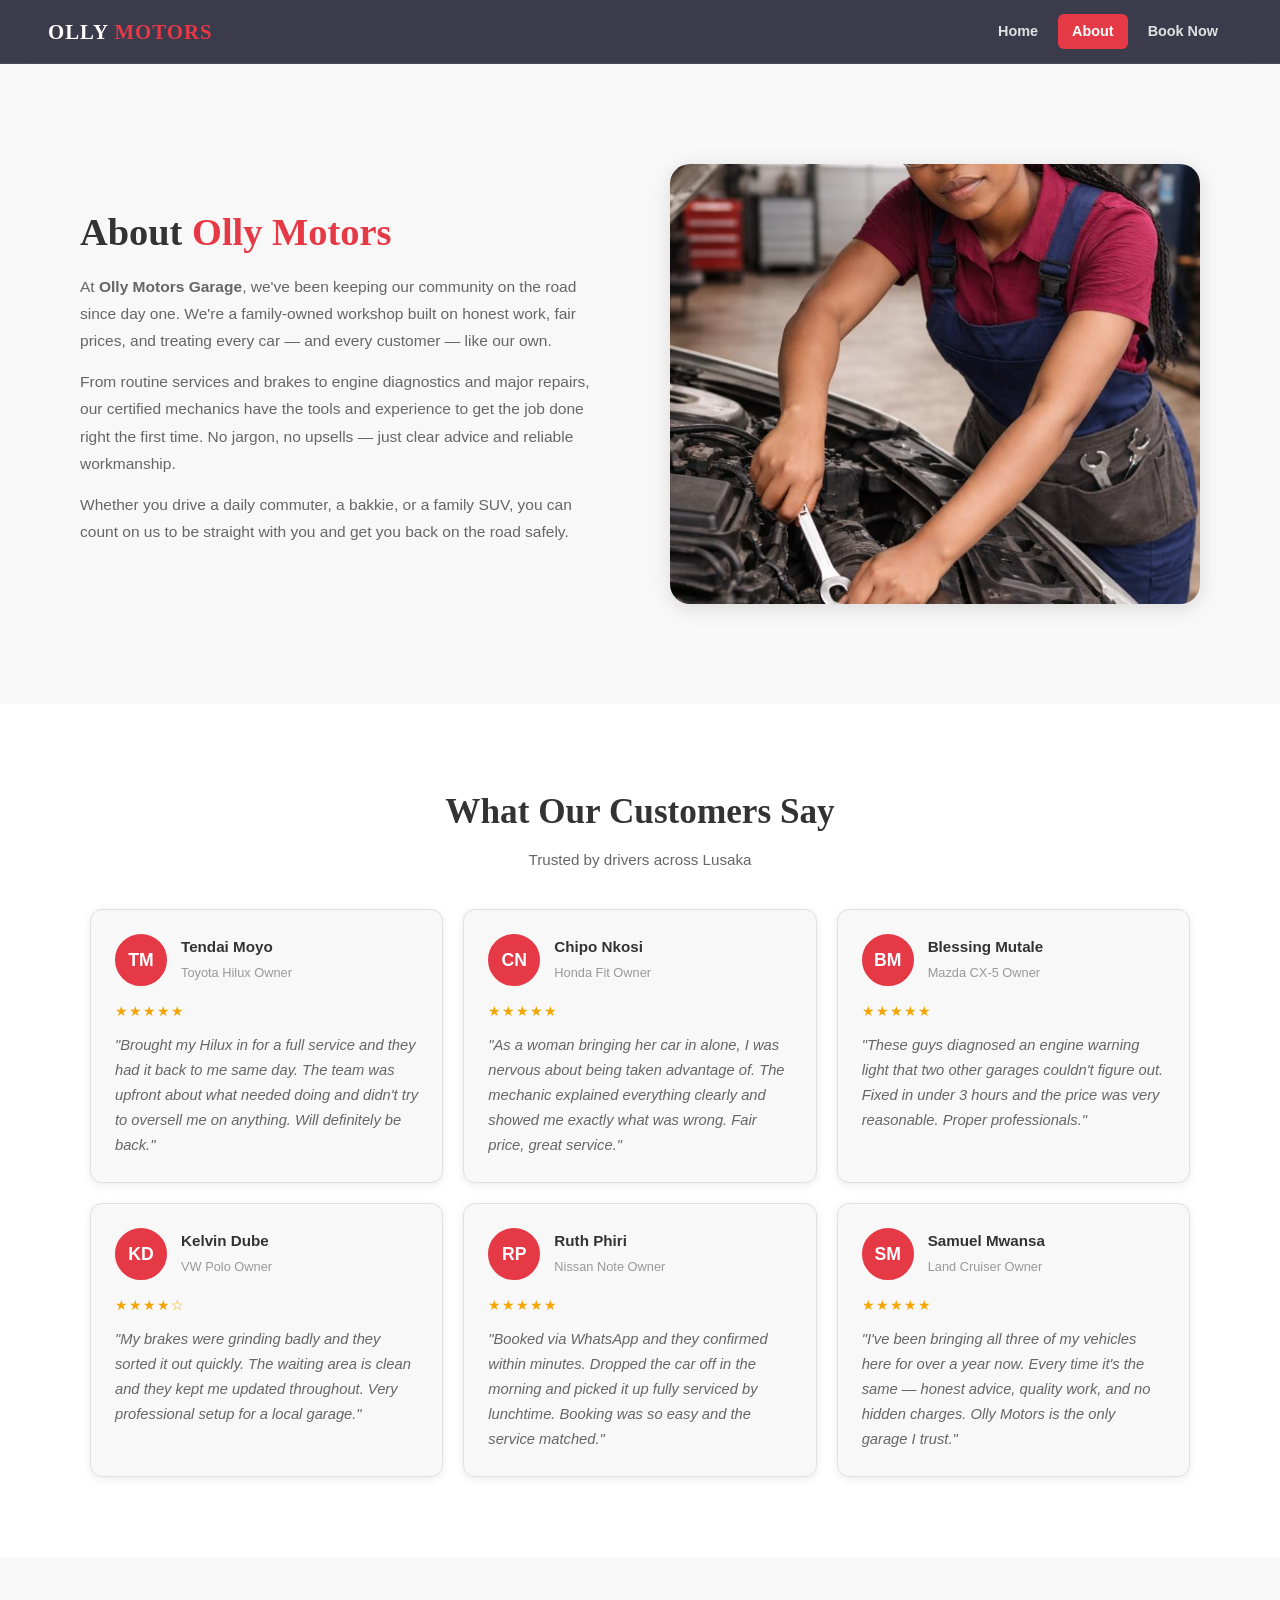
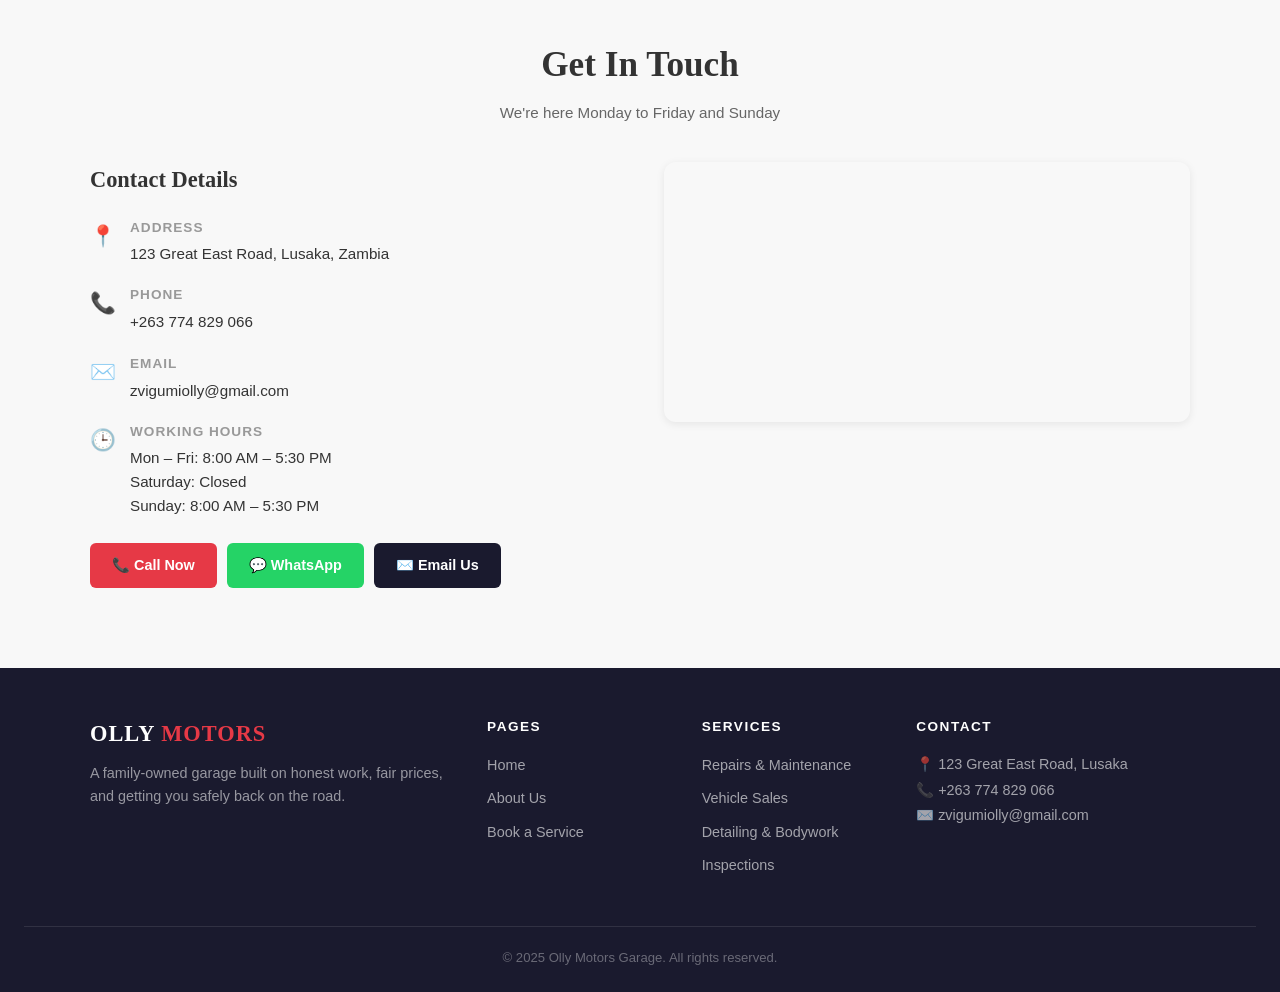
==== olly/about.html @ e44e73db "Made my first website." ====
<!DOCTYPE html>
<html lang="en">
<head>
    <meta charset="UTF-8">
    <meta name="viewport" content="width=device-width, initial-scale=1.0">
    <title>About Us | OLLY MOTORS</title>
    <meta name="description" content="Learn about Olly Motors Garage — a family-owned workshop built on honest work, fair prices, and getting you safely back on the road.">
    <meta name="author" content="Earlleny Zvigumi">
    <link rel="stylesheet" href="styles/normalization.css">
    <link rel="stylesheet" href="styles/small.css">
    <link rel="stylesheet" href="styles/large.css">
</head>
<body data-page="about">

    <!-- Navigation -->
    <nav class="about-nav" aria-label="Main navigation">
        <a class="nav-logo" href="index.html" aria-label="OLLY MOTORS Home">
            OLLY <span>MOTORS</span>
        </a>
        <button class="nav-toggle" aria-label="Toggle menu" aria-expanded="false">
            <span></span><span></span><span></span>
        </button>
        <div class="nav-links" id="main-nav" role="list">
            <a href="index.html"  data-page="home"  role="listitem">Home</a>
            <a href="about.html"  data-page="about" role="listitem">About</a>
            <a href="book.html"   data-page="book"  role="listitem">Book Now</a>
        </div>
    </nav>

    <main id="about-content">

        <!-- About Hero -->
        <section class="about-hero" aria-label="About Olly Motors">
            <div class="about-content">
                <h2>About <span>Olly Motors</span></h2>
                <p>At <strong>Olly Motors Garage</strong>, we've been keeping our community on the road since day one. We're a family-owned workshop built on honest work, fair prices, and treating every car — and every customer — like our own.</p>
                <p>From routine services and brakes to engine diagnostics and major repairs, our certified mechanics have the tools and experience to get the job done right the first time. No jargon, no upsells — just clear advice and reliable workmanship.</p>
                <p>Whether you drive a daily commuter, a bakkie, or a family SUV, you can count on us to be straight with you and get you back on the road safely.</p>
            </div>
            <img src="images/hero-bg.webp" alt="Olly Motors Garage workshop" width="600" height="500" fetchpriority="high">
        </section>

        <!-- Customer Reviews -->
        <section class="reviews-section" aria-label="Customer Reviews">
            <div class="section-header">
                <h2>What Our Customers Say</h2>
                <p>Trusted by drivers across Lusaka</p>
            </div>
            <div class="reviews-grid">

                <div class="review-card">
                    <div class="review-top">
                        <div class="review-avatar-placeholder" aria-label="TM">TM</div>
                        <div class="review-info">
                            <h4>Tendai Moyo</h4>
                            <span>Toyota Hilux Owner</span>
                        </div>
                    </div>
                    <div class="review-stars" aria-label="5 out of 5 stars">★★★★★</div>
                    <p>"Brought my Hilux in for a full service and they had it back to me same day. The team was upfront about what needed doing and didn't try to oversell me on anything. Will definitely be back."</p>
                </div>

                <div class="review-card">
                    <div class="review-top">
                        <div class="review-avatar-placeholder" aria-label="CN">CN</div>
                        <div class="review-info">
                            <h4>Chipo Nkosi</h4>
                            <span>Honda Fit Owner</span>
                        </div>
                    </div>
                    <div class="review-stars" aria-label="5 out of 5 stars">★★★★★</div>
                    <p>"As a woman bringing her car in alone, I was nervous about being taken advantage of. The mechanic explained everything clearly and showed me exactly what was wrong. Fair price, great service."</p>
                </div>

                <div class="review-card">
                    <div class="review-top">
                        <div class="review-avatar-placeholder" aria-label="BM">BM</div>
                        <div class="review-info">
                            <h4>Blessing Mutale</h4>
                            <span>Mazda CX-5 Owner</span>
                        </div>
                    </div>
                    <div class="review-stars" aria-label="5 out of 5 stars">★★★★★</div>
                    <p>"These guys diagnosed an engine warning light that two other garages couldn't figure out. Fixed in under 3 hours and the price was very reasonable. Proper professionals."</p>
                </div>

                <div class="review-card">
                    <div class="review-top">
                        <div class="review-avatar-placeholder" aria-label="KD">KD</div>
                        <div class="review-info">
                            <h4>Kelvin Dube</h4>
                            <span>VW Polo Owner</span>
                        </div>
                    </div>
                    <div class="review-stars" aria-label="4 out of 5 stars">★★★★☆</div>
                    <p>"My brakes were grinding badly and they sorted it out quickly. The waiting area is clean and they kept me updated throughout. Very professional setup for a local garage."</p>
                </div>

                <div class="review-card">
                    <div class="review-top">
                        <div class="review-avatar-placeholder" aria-label="RP">RP</div>
                        <div class="review-info">
                            <h4>Ruth Phiri</h4>
                            <span>Nissan Note Owner</span>
                        </div>
                    </div>
                    <div class="review-stars" aria-label="5 out of 5 stars">★★★★★</div>
                    <p>"Booked via WhatsApp and they confirmed within minutes. Dropped the car off in the morning and picked it up fully serviced by lunchtime. Booking was so easy and the service matched."</p>
                </div>

                <div class="review-card">
                    <div class="review-top">
                        <div class="review-avatar-placeholder" aria-label="SM">SM</div>
                        <div class="review-info">
                            <h4>Samuel Mwansa</h4>
                            <span>Land Cruiser Owner</span>
                        </div>
                    </div>
                    <div class="review-stars" aria-label="5 out of 5 stars">★★★★★</div>
                    <p>"I've been bringing all three of my vehicles here for over a year now. Every time it's the same — honest advice, quality work, and no hidden charges. Olly Motors is the only garage I trust."</p>
                </div>

            </div>
        </section>

        <!-- Contact Section -->
        <section class="contact-section" aria-label="Contact Us">
            <div class="section-header">
                <h2>Get In Touch</h2>
                <p>We're here Monday to Friday and Sunday</p>
            </div>
            <div class="contact-grid">
                <div class="contact-details">
                    <h3>Contact Details</h3>

                    <div class="contact-item">
                        <span class="contact-icon">📍</span>
                        <div class="contact-item-text">
                            <h4>Address</h4>
                            <p>123 Great East Road, Lusaka, Zambia</p>
                        </div>
                    </div>

                    <div class="contact-item">
                        <span class="contact-icon">📞</span>
                        <div class="contact-item-text">
                            <h4>Phone</h4>
                            <a href="tel:+263774829066">+263 774 829 066</a>
                        </div>
                    </div>

                    <div class="contact-item">
                        <span class="contact-icon">✉️</span>
                        <div class="contact-item-text">
                            <h4>Email</h4>
                            <a href="mailto:zvigumiolly@gmail.com">zvigumiolly@gmail.com</a>
                        </div>
                    </div>

                    <div class="contact-item">
                        <span class="contact-icon">🕒</span>
                        <div class="contact-item-text">
                            <h4>Working Hours</h4>
                            <p>Mon – Fri: 8:00 AM – 5:30 PM<br>
                               Saturday: Closed<br>
                               Sunday: 8:00 AM – 5:30 PM</p>
                        </div>
                    </div>

                    <div class="contact-buttons">
                        <a href="tel:+263774829066" class="btn btn-call">📞 Call Now</a>
                        <a href="https://wa.me/263774829066" target="_blank" rel="noopener" class="btn btn-wa">💬 WhatsApp</a>
                        <a href="mailto:zvigumiolly@gmail.com" class="btn btn-email">✉️ Email Us</a>
                    </div>
                </div>

                <div class="contact-map">
                    <iframe
                        src="https://www.google.com/maps/embed?pb=!1m18!1m12!1m3!1d3846.123!2d28.287!3d-15.416!2m3!1f0!2f0!3f0!3m2!1i1024!2i768!4f13.1!3m3!1m2!1s0x0%3A0x0!2zMTXCsDI0JzU3LjYiUyAyOMKwMTcnMTMuMiJF!5e0!3m2!1sen!2szm!4v1234567890"
                        title="Olly Motors location on Google Maps"
                        allowfullscreen=""
                        loading="lazy"
                        referrerpolicy="no-referrer-when-downgrade">
                    </iframe>
                </div>
            </div>
        </section>

    </main>

    <!-- Footer -->
    <footer class="site-footer" aria-label="Site footer">
        <div class="footer-grid">
            <div class="footer-brand">
                <a class="nav-logo" href="index.html">OLLY <span>MOTORS</span></a>
                <p>A family-owned garage built on honest work, fair prices, and getting you safely back on the road.</p>
            </div>
            <div class="footer-col">
                <h4>Pages</h4>
                <ul>
                    <li><a href="index.html">Home</a></li>
                    <li><a href="about.html">About Us</a></li>
                    <li><a href="book.html">Book a Service</a></li>
                </ul>
            </div>
            <div class="footer-col">
                <h4>Services</h4>
                <ul>
                    <li><a href="index.html">Repairs &amp; Maintenance</a></li>
                    <li><a href="index.html">Vehicle Sales</a></li>
                    <li><a href="index.html">Detailing &amp; Bodywork</a></li>
                    <li><a href="index.html">Inspections</a></li>
                </ul>
            </div>
            <div class="footer-col">
                <h4>Contact</h4>
                <p>
                    📍 123 Great East Road, Lusaka<br>
                    📞 <a href="tel:+263774829066">+263 774 829 066</a><br>
                    ✉️ <a href="mailto:zvigumiolly@gmail.com">zvigumiolly@gmail.com</a>
                </p>
            </div>
        </div>
        <div class="footer-bottom">
            &copy; 2025 Olly Motors Garage. All rights reserved.
        </div>
    </footer>

    <script src="scripts/main.js"></script>
</body>
</html>
---- olly/styles/normalization.css ----
/* ============================================
   NORMALIZATION / RESET
   ============================================ */

*, *::before, *::after {
    box-sizing: border-box;
    margin: 0;
    padding: 0;
}

html {
    font-size: 16px;
    scroll-behavior: smooth;
    -webkit-text-size-adjust: 100%;
}

body {
    min-height: 100vh;
    line-height: 1.6;
    -webkit-font-smoothing: antialiased;
    -moz-osx-font-smoothing: grayscale;
}

img, picture, video, canvas, svg {
    display: block;
    max-width: 100%;
}

input, button, textarea, select {
    font: inherit;
}

p, h1, h2, h3, h4, h5, h6 {
    overflow-wrap: break-word;
}

ul, ol {
    list-style: none;
}

a {
    text-decoration: none;
    color: inherit;
}

button {
    cursor: pointer;
    border: none;
    background: none;
}

table {
    border-collapse: collapse;
    border-spacing: 0;
}
---- olly/styles/small.css ----
/* ============================================
   SMALL.CSS — Base styles (mobile-first)
   Applies to all screen sizes
   ============================================ */

/* ---------- CSS Variables ---------- */
:root {
    --color-primary:    #e63946;
    --color-primary-dk: #c1121f;
    --color-dark:       #1a1a2e;
    --color-dark-80:    rgba(26, 26, 46, 0.85);
    --color-white:      #ffffff;
    --color-off-white:  #f8f8f8;
    --color-light-grey: #f0f0f0;
    --color-mid-grey:   #999999;
    --color-text:       #333333;
    --color-text-light: #666666;
    --color-border:     #e0e0e0;
    --color-wa:         #25D366;

    --font-heading: 'Georgia', serif;
    --font-body:    Arial, Helvetica, sans-serif;

    --nav-height:   64px;
    --radius-sm:    6px;
    --radius-md:    12px;
    --radius-lg:    20px;

    --shadow-sm: 0 2px 8px rgba(0,0,0,0.08);
    --shadow-md: 0 4px 20px rgba(0,0,0,0.12);
    --shadow-lg: 0 8px 40px rgba(0,0,0,0.16);

    --transition: 0.25s ease;
}

/* ---------- Body ---------- */
body {
    font-family: var(--font-body);
    color: var(--color-text);
    background: var(--color-white);
}

/* ============================================
   SHARED NAVIGATION
   ============================================ */
.site-nav,
.about-nav,
.book-nav {
    position: fixed;
    top: 0;
    left: 0;
    width: 100%;
    height: var(--nav-height);
    z-index: 100;

    display: flex;
    justify-content: space-between;
    align-items: center;
    padding: 0 24px;

    background: var(--color-dark-80);
    backdrop-filter: blur(12px);
    -webkit-backdrop-filter: blur(12px);
    border-bottom: 1px solid rgba(255,255,255,0.08);

    transition: background var(--transition), box-shadow var(--transition);
}

/* Scrolled state — added via JS */
.site-nav.scrolled,
.about-nav.scrolled,
.book-nav.scrolled {
    background: var(--color-dark);
    box-shadow: var(--shadow-md);
}

.nav-logo {
    font-family: var(--font-heading);
    font-size: 1.3rem;
    font-weight: bold;
    color: var(--color-white);
    letter-spacing: 1px;
    white-space: nowrap;
}

.nav-logo span {
    color: var(--color-primary);
}

.nav-links {
    display: flex;
    gap: 6px;
    align-items: center;
}

.nav-links a {
    color: rgba(255,255,255,0.85);
    font-size: 0.9rem;
    font-weight: 600;
    padding: 6px 14px;
    border-radius: var(--radius-sm);
    transition: color var(--transition), background var(--transition);
}

.nav-links a:hover {
    color: var(--color-white);
    background: rgba(255,255,255,0.1);
}

.nav-links a.active {
    color: var(--color-white);
    background: var(--color-primary);
}

/* Hamburger (mobile) */
.nav-toggle {
    display: none;
    flex-direction: column;
    gap: 5px;
    cursor: pointer;
    padding: 6px;
    background: none;
    border: none;
}

.nav-toggle span {
    display: block;
    width: 24px;
    height: 2px;
    background: var(--color-white);
    border-radius: 2px;
    transition: transform var(--transition), opacity var(--transition);
}

.nav-toggle.open span:nth-child(1) { transform: translateY(7px) rotate(45deg); }
.nav-toggle.open span:nth-child(2) { opacity: 0; }
.nav-toggle.open span:nth-child(3) { transform: translateY(-7px) rotate(-45deg); }

/* ============================================
   SHARED FOOTER
   ============================================ */
.site-footer {
    background: var(--color-dark);
    color: rgba(255,255,255,0.7);
    padding: 48px 24px 24px;
}

.footer-grid {
    display: grid;
    grid-template-columns: 1fr;
    gap: 32px;
    max-width: 1100px;
    margin: 0 auto;
}

.footer-brand .nav-logo {
    font-size: 1.4rem;
    margin-bottom: 10px;
    display: block;
}

.footer-brand p {
    font-size: 0.9rem;
    line-height: 1.6;
    color: rgba(255,255,255,0.55);
}

.footer-col h4 {
    color: var(--color-white);
    font-size: 0.85rem;
    text-transform: uppercase;
    letter-spacing: 1.5px;
    margin-bottom: 14px;
}

.footer-col ul li {
    margin-bottom: 8px;
}

.footer-col ul li a {
    color: rgba(255,255,255,0.6);
    font-size: 0.9rem;
    transition: color var(--transition);
}

.footer-col ul li a:hover {
    color: var(--color-primary);
}

.footer-col p {
    font-size: 0.9rem;
    color: rgba(255,255,255,0.6);
    line-height: 1.8;
}

.footer-bottom {
    text-align: center;
    margin-top: 40px;
    padding-top: 20px;
    border-top: 1px solid rgba(255,255,255,0.1);
    font-size: 0.82rem;
    color: rgba(255,255,255,0.35);
}

/* ============================================
   INDEX — HERO
   ============================================ */
.hero {
    position: relative;
    width: 100%;
    height: 100vh;
    min-height: 500px;
    overflow: hidden;
}

.bg-img {
    width: 100%;
    height: 100%;
    object-fit: cover;
    display: block;
}

.hero::after {
    content: "";
    position: absolute;
    inset: 0;
    background: linear-gradient(to bottom, rgba(0,0,0,0.5) 0%, rgba(0,0,0,0.3) 60%, rgba(0,0,0,0.6) 100%);
    z-index: 1;
}

.hero-content {
    position: absolute;
    top: 50%;
    left: 50%;
    transform: translate(-50%, -50%);
    text-align: center;
    color: var(--color-white);
    z-index: 2;
    width: 90%;
    max-width: 700px;
}

.hero-content h1 {
    font-family: var(--font-heading);
    font-size: clamp(2rem, 6vw, 3.8rem);
    font-weight: bold;
    letter-spacing: 2px;
    line-height: 1.2;
    margin-bottom: 12px;
    text-shadow: 0 2px 12px rgba(0,0,0,0.4);
}

.hero-content p {
    font-size: clamp(1rem, 2.5vw, 1.25rem);
    margin-bottom: 28px;
    color: rgba(255,255,255,0.9);
}

.hero-btn {
    display: inline-block;
    padding: 14px 36px;
    background: var(--color-primary);
    color: var(--color-white);
    font-weight: bold;
    font-size: 1rem;
    border-radius: var(--radius-sm);
    letter-spacing: 0.5px;
    transition: background var(--transition), transform var(--transition), box-shadow var(--transition);
    box-shadow: 0 4px 16px rgba(230,57,70,0.4);
}

.hero-btn:hover {
    background: var(--color-primary-dk);
    transform: translateY(-2px);
    box-shadow: 0 6px 20px rgba(230,57,70,0.5);
}

/* ============================================
   INDEX — SERVICES SECTION
   ============================================ */
.services-section {
    padding: 60px 24px;
    max-width: 1100px;
    margin: 0 auto;
}

.section-header {
    text-align: center;
    margin-bottom: 36px;
}

.section-header h2 {
    font-family: var(--font-heading);
    font-size: clamp(1.6rem, 4vw, 2.2rem);
    color: var(--color-text);
    margin-bottom: 8px;
}

.section-header p {
    color: var(--color-text-light);
    font-size: 0.95rem;
}

/* 2x2 grid on mobile, 4 equal columns on desktop */
.services-grid {
    display: grid;
    grid-template-columns: 1fr 1fr;
    gap: 16px;
    align-items: start;
}

.service-item {
    background: var(--color-white);
    border: 1px solid var(--color-border);
    border-radius: var(--radius-md);
    margin-bottom: 0;
    overflow: hidden;
    box-shadow: var(--shadow-sm);
    transition: box-shadow var(--transition);
    display: flex;
    flex-direction: column;
}

.service-item:hover {
    box-shadow: var(--shadow-md);
}

.service-header {
    display: flex;
    justify-content: space-between;
    align-items: center;
    padding: 18px 20px;
    cursor: pointer;
    background: var(--color-white);
    transition: background var(--transition);
    user-select: none;
}

.service-header:hover {
    background: #f5f9ff;
}

.service-header.active {
    background: var(--color-primary);
    color: var(--color-white);
}

.service-header h3 {
    font-size: 0.9rem;
    font-weight: 600;
    display: flex;
    align-items: center;
    gap: 8px;
}

.service-header .icon { font-size: 1.3rem; }

.service-header .arrow {
    font-size: 0.85rem;
    transition: transform 0.3s ease;
    flex-shrink: 0;
}

.service-header.active .arrow {
    transform: rotate(180deg);
}

.service-body {
    max-height: 0;
    overflow: hidden;
    transition: max-height 0.4s ease, padding 0.3s ease;
    padding: 0 20px;
    background: #fafafa;
}

.service-body.open {
    max-height: 400px;
    padding: 16px 20px;
}

.service-body p {
    color: var(--color-text-light);
    line-height: 1.7;
    margin-bottom: 10px;
    font-size: 0.95rem;
}

.service-body ul {
    padding-left: 18px;
    list-style: disc;
}

.service-body ul li {
    margin-bottom: 6px;
    color: #555;
    line-height: 1.6;
    font-size: 0.92rem;
}

/* ============================================
   ABOUT — HERO SECTION
   ============================================ */
.about-hero {
    display: grid;
    grid-template-columns: 1fr;
    align-items: center;
    gap: 32px;
    padding: calc(var(--nav-height) + 48px) 24px 60px;
    background: var(--color-off-white);
}

.about-hero img {
    width: 100%;
    height: 280px;
    object-fit: cover;
    border-radius: var(--radius-lg);
    box-shadow: var(--shadow-md);
}

.about-content h2 {
    font-family: var(--font-heading);
    font-size: clamp(1.8rem, 4vw, 2.4rem);
    color: var(--color-text);
    margin-bottom: 18px;
    line-height: 1.2;
}

.about-content h2 span {
    color: var(--color-primary);
}

.about-content p {
    color: var(--color-text-light);
    margin-bottom: 14px;
    line-height: 1.75;
    font-size: 0.97rem;
}

/* ============================================
   ABOUT — REVIEWS SECTION
   ============================================ */
.reviews-section {
    padding: 60px 24px;
    background: var(--color-white);
}

.reviews-grid {
    display: grid;
    grid-template-columns: 1fr;
    gap: 20px;
    max-width: 1100px;
    margin: 0 auto;
}

.review-card {
    background: var(--color-off-white);
    border: 1px solid var(--color-border);
    border-radius: var(--radius-md);
    padding: 24px;
    box-shadow: var(--shadow-sm);
    transition: transform var(--transition), box-shadow var(--transition);
}

.review-card:hover {
    transform: translateY(-4px);
    box-shadow: var(--shadow-md);
}

.review-top {
    display: flex;
    align-items: center;
    gap: 14px;
    margin-bottom: 14px;
}

.review-avatar {
    width: 52px;
    height: 52px;
    border-radius: 50%;
    object-fit: cover;
    border: 3px solid var(--color-primary);
    flex-shrink: 0;
}

.review-avatar-placeholder {
    width: 52px;
    height: 52px;
    border-radius: 50%;
    background: var(--color-primary);
    display: flex;
    align-items: center;
    justify-content: center;
    font-weight: bold;
    font-size: 1.1rem;
    color: white;
    flex-shrink: 0;
    border: 3px solid var(--color-primary);
}

.review-info h4 {
    font-size: 0.95rem;
    font-weight: 700;
    color: var(--color-text);
}

.review-info span {
    font-size: 0.8rem;
    color: var(--color-mid-grey);
}

.review-stars {
    color: #f4a403;
    font-size: 0.9rem;
    margin-bottom: 10px;
    letter-spacing: 1px;
}

.review-card p {
    font-size: 0.92rem;
    color: var(--color-text-light);
    line-height: 1.7;
    font-style: italic;
}

/* ============================================
   ABOUT — CONTACT SECTION
   ============================================ */
.contact-section {
    padding: 60px 24px;
    background: var(--color-off-white);
}

.contact-grid {
    display: grid;
    grid-template-columns: 1fr;
    gap: 36px;
    max-width: 1100px;
    margin: 0 auto;
}

.contact-details h3 {
    font-family: var(--font-heading);
    font-size: 1.4rem;
    margin-bottom: 20px;
    color: var(--color-text);
}

.contact-item {
    display: flex;
    align-items: flex-start;
    gap: 14px;
    margin-bottom: 18px;
}

.contact-icon {
    font-size: 1.3rem;
    flex-shrink: 0;
    margin-top: 2px;
}

.contact-item-text h4 {
    font-size: 0.85rem;
    text-transform: uppercase;
    letter-spacing: 1px;
    color: var(--color-mid-grey);
    margin-bottom: 3px;
}

.contact-item-text a,
.contact-item-text p {
    font-size: 0.95rem;
    color: var(--color-text);
    line-height: 1.6;
}

.contact-item-text a:hover {
    color: var(--color-primary);
}

.contact-buttons {
    display: flex;
    flex-wrap: wrap;
    gap: 10px;
    margin-top: 24px;
}

.btn {
    display: inline-flex;
    align-items: center;
    gap: 8px;
    padding: 11px 22px;
    border-radius: var(--radius-sm);
    font-weight: 600;
    font-size: 0.9rem;
    transition: opacity var(--transition), transform var(--transition);
    color: var(--color-white);
}

.btn:hover {
    opacity: 0.88;
    transform: translateY(-1px);
}

.btn-call  { background: var(--color-primary); }
.btn-wa    { background: var(--color-wa); }
.btn-email { background: var(--color-dark); }

.contact-map iframe {
    width: 100%;
    height: 260px;
    border: 0;
    border-radius: var(--radius-md);
    box-shadow: var(--shadow-sm);
}

/* ============================================
   BOOK PAGE
   ============================================ */
.book-page {
    padding: calc(var(--nav-height) + 48px) 24px 60px;
    background: var(--color-off-white);
    min-height: 100vh;
}

.book-wrapper {
    max-width: 680px;
    margin: 0 auto;
}

.book-header {
    text-align: center;
    margin-bottom: 36px;
}

.book-header h1 {
    font-family: var(--font-heading);
    font-size: clamp(1.8rem, 4vw, 2.4rem);
    color: var(--color-text);
    margin-bottom: 8px;
}

.book-header p {
    color: var(--color-text-light);
    font-size: 0.95rem;
}

.book-form {
    background: var(--color-white);
    border-radius: var(--radius-lg);
    padding: 36px 28px;
    box-shadow: var(--shadow-md);
}

.form-group {
    margin-bottom: 20px;
}

.form-group label {
    display: block;
    font-size: 0.85rem;
    font-weight: 700;
    text-transform: uppercase;
    letter-spacing: 0.8px;
    color: var(--color-text);
    margin-bottom: 6px;
}

.form-group input,
.form-group select,
.form-group textarea {
    width: 100%;
    padding: 12px 14px;
    border: 1.5px solid var(--color-border);
    border-radius: var(--radius-sm);
    font-size: 0.95rem;
    color: var(--color-text);
    background: var(--color-white);
    transition: border-color var(--transition), box-shadow var(--transition);
}

.form-group input:focus,
.form-group select:focus,
.form-group textarea:focus {
    outline: none;
    border-color: var(--color-primary);
    box-shadow: 0 0 0 3px rgba(230,57,70,0.12);
}

.form-group textarea {
    resize: vertical;
    min-height: 100px;
}

.form-row {
    display: grid;
    grid-template-columns: 1fr;
    gap: 20px;
}

.form-submit {
    margin-top: 8px;
    width: 100%;
    padding: 14px;
    background: var(--color-primary);
    color: var(--color-white);
    border: none;
    border-radius: var(--radius-sm);
    font-size: 1rem;
    font-weight: 700;
    letter-spacing: 0.5px;
    cursor: pointer;
    transition: background var(--transition), transform var(--transition), box-shadow var(--transition);
    box-shadow: 0 4px 14px rgba(230,57,70,0.35);
}

.form-submit:hover {
    background: var(--color-primary-dk);
    transform: translateY(-1px);
    box-shadow: 0 6px 18px rgba(230,57,70,0.45);
}

.form-submit:active {
    transform: translateY(0);
}

.wa-book {
    display: flex;
    align-items: center;
    justify-content: center;
    gap: 10px;
    margin-top: 14px;
    width: 100%;
    padding: 13px;
    background: var(--color-wa);
    color: var(--color-white);
    border-radius: var(--radius-sm);
    font-weight: 700;
    font-size: 0.95rem;
    transition: opacity var(--transition), transform var(--transition);
}

.wa-book:hover {
    opacity: 0.9;
    transform: translateY(-1px);
}

.divider {
    display: flex;
    align-items: center;
    gap: 12px;
    margin: 18px 0;
    color: var(--color-mid-grey);
    font-size: 0.85rem;
}

.divider::before,
.divider::after {
    content: '';
    flex: 1;
    height: 1px;
    background: var(--color-border);
}

/* Form success state */
.form-success {
    display: none;
    text-align: center;
    padding: 40px 20px;
}

.form-success.show {
    display: block;
}

.form-success .checkmark {
    font-size: 3rem;
    margin-bottom: 16px;
}

.form-success h3 {
    font-size: 1.4rem;
    margin-bottom: 8px;
    color: var(--color-text);
}

.form-success p {
    color: var(--color-text-light);
}

/* ============================================
   MOBILE NAV OVERLAY
   ============================================ */
@media (max-width: 767px) {
    .nav-toggle { display: flex; }

    .nav-links {
        display: none;
        position: fixed;
        top: var(--nav-height);
        left: 0;
        width: 100%;
        flex-direction: column;
        gap: 4px;
        padding: 16px 20px;
        background: var(--color-dark);
        border-top: 1px solid rgba(255,255,255,0.08);
        box-shadow: var(--shadow-lg);
    }

    .nav-links.mobile-open {
        display: flex;
    }

    .nav-links a {
        padding: 12px 16px;
        font-size: 1rem;
        border-radius: var(--radius-sm);
    }
}
---- olly/styles/large.css ----
/* ============================================
   LARGE.CSS — Desktop styles (min-width: 768px+)
   ============================================ */

@media (min-width: 600px) {
    .reviews-grid {
        grid-template-columns: 1fr 1fr;
    }

    .form-row {
        grid-template-columns: 1fr 1fr;
    }
}

@media (min-width: 768px) {
    /* Nav */
    .nav-toggle { display: none !important; }
    .nav-links {
        display: flex !important;
        position: static;
        flex-direction: row;
        background: none;
        padding: 0;
        border: none;
        box-shadow: none;
    }

    /* Services — 4 equal columns */
    .services-grid {
        grid-template-columns: repeat(4, 1fr);
        gap: 20px;
    }
    .about-hero {
        grid-template-columns: 1fr 1fr;
        gap: 60px;
        padding: calc(var(--nav-height) + 80px) 60px 80px;
    }

    .about-hero img {
        height: 440px;
        order: 2;
    }

    /* Contact grid */
    .contact-grid {
        grid-template-columns: 1fr 1fr;
        gap: 48px;
    }

    /* Footer */
    .footer-grid {
        grid-template-columns: 2fr 1fr 1fr 1.5fr;
    }

    /* Reviews */
    .reviews-grid {
        grid-template-columns: 1fr 1fr 1fr;
    }
}

@media (min-width: 1024px) {
    /* Nav padding */
    .site-nav,
    .about-nav,
    .book-nav {
        padding: 0 48px;
    }

    .services-section {
        max-width: 860px;
        padding: 80px 24px;
    }

    .about-hero {
        padding: calc(var(--nav-height) + 100px) 80px 100px;
    }

    .reviews-section,
    .contact-section {
        padding: 80px 60px;
    }

    .book-page {
        padding: calc(var(--nav-height) + 60px) 24px 80px;
    }
}
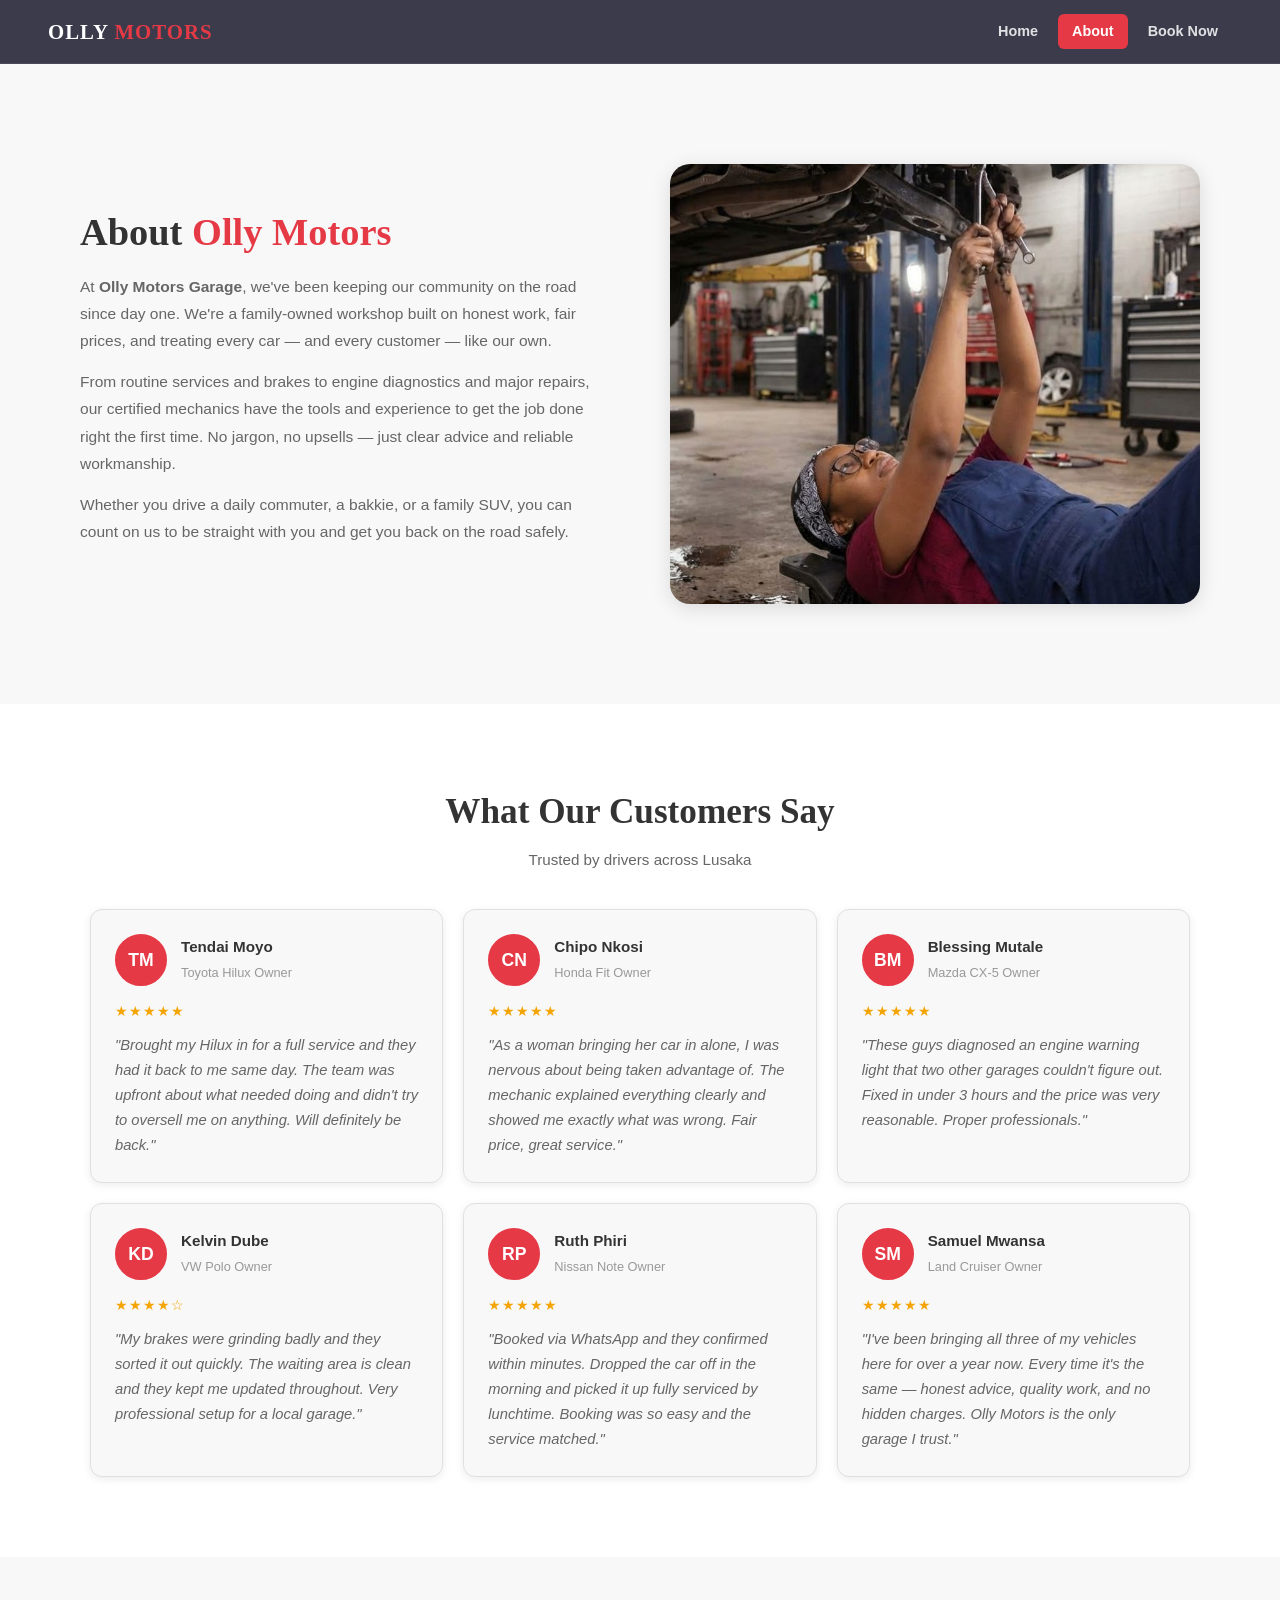
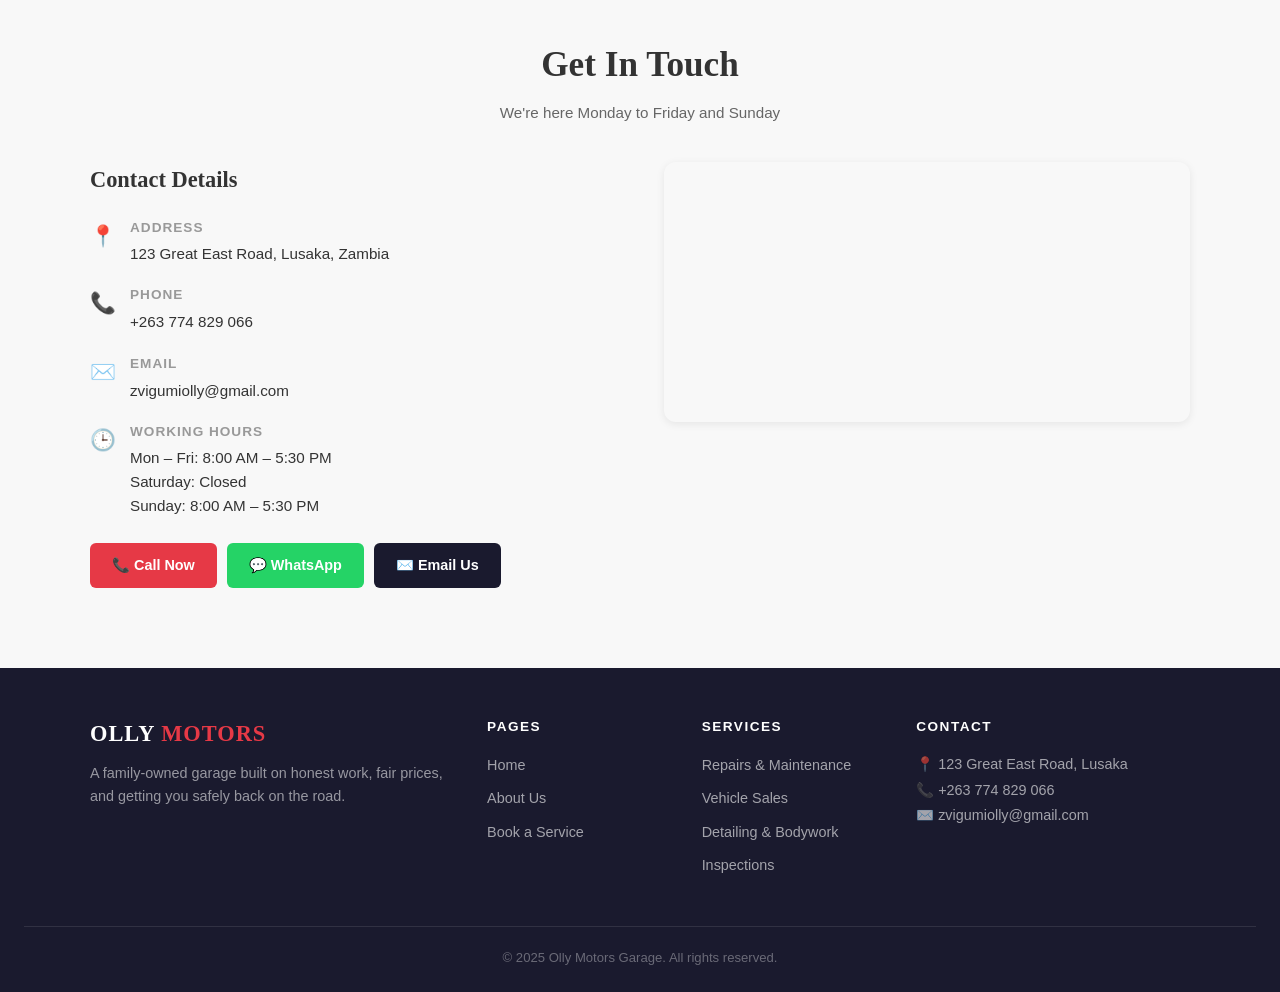
==== commit bb07a8f4: "Added some images and changed the about image to fit the cover" ====
--- a/olly/about.html
+++ b/olly/about.html
@@ -37,7 +37,7 @@
                 <p>From routine services and brakes to engine diagnostics and major repairs, our certified mechanics have the tools and experience to get the job done right the first time. No jargon, no upsells — just clear advice and reliable workmanship.</p>
                 <p>Whether you drive a daily commuter, a bakkie, or a family SUV, you can count on us to be straight with you and get you back on the road safely.</p>
             </div>
-            <img src="images/hero-bg.webp" alt="Olly Motors Garage workshop" width="600" height="500" fetchpriority="high">
+            <img src="images/hero2.webp" alt="Olly Motors Garage workshop" width="600" height="500" fetchpriority="high">
         </section>
 
         <!-- Customer Reviews -->
--- a/olly/styles/small.css
+++ b/olly/styles/small.css
@@ -412,7 +412,7 @@
 .about-hero img {
     width: 100%;
     height: 280px;
-    object-fit: cover;
+     object-fit: cover;
     border-radius: var(--radius-lg);
     box-shadow: var(--shadow-md);
 }
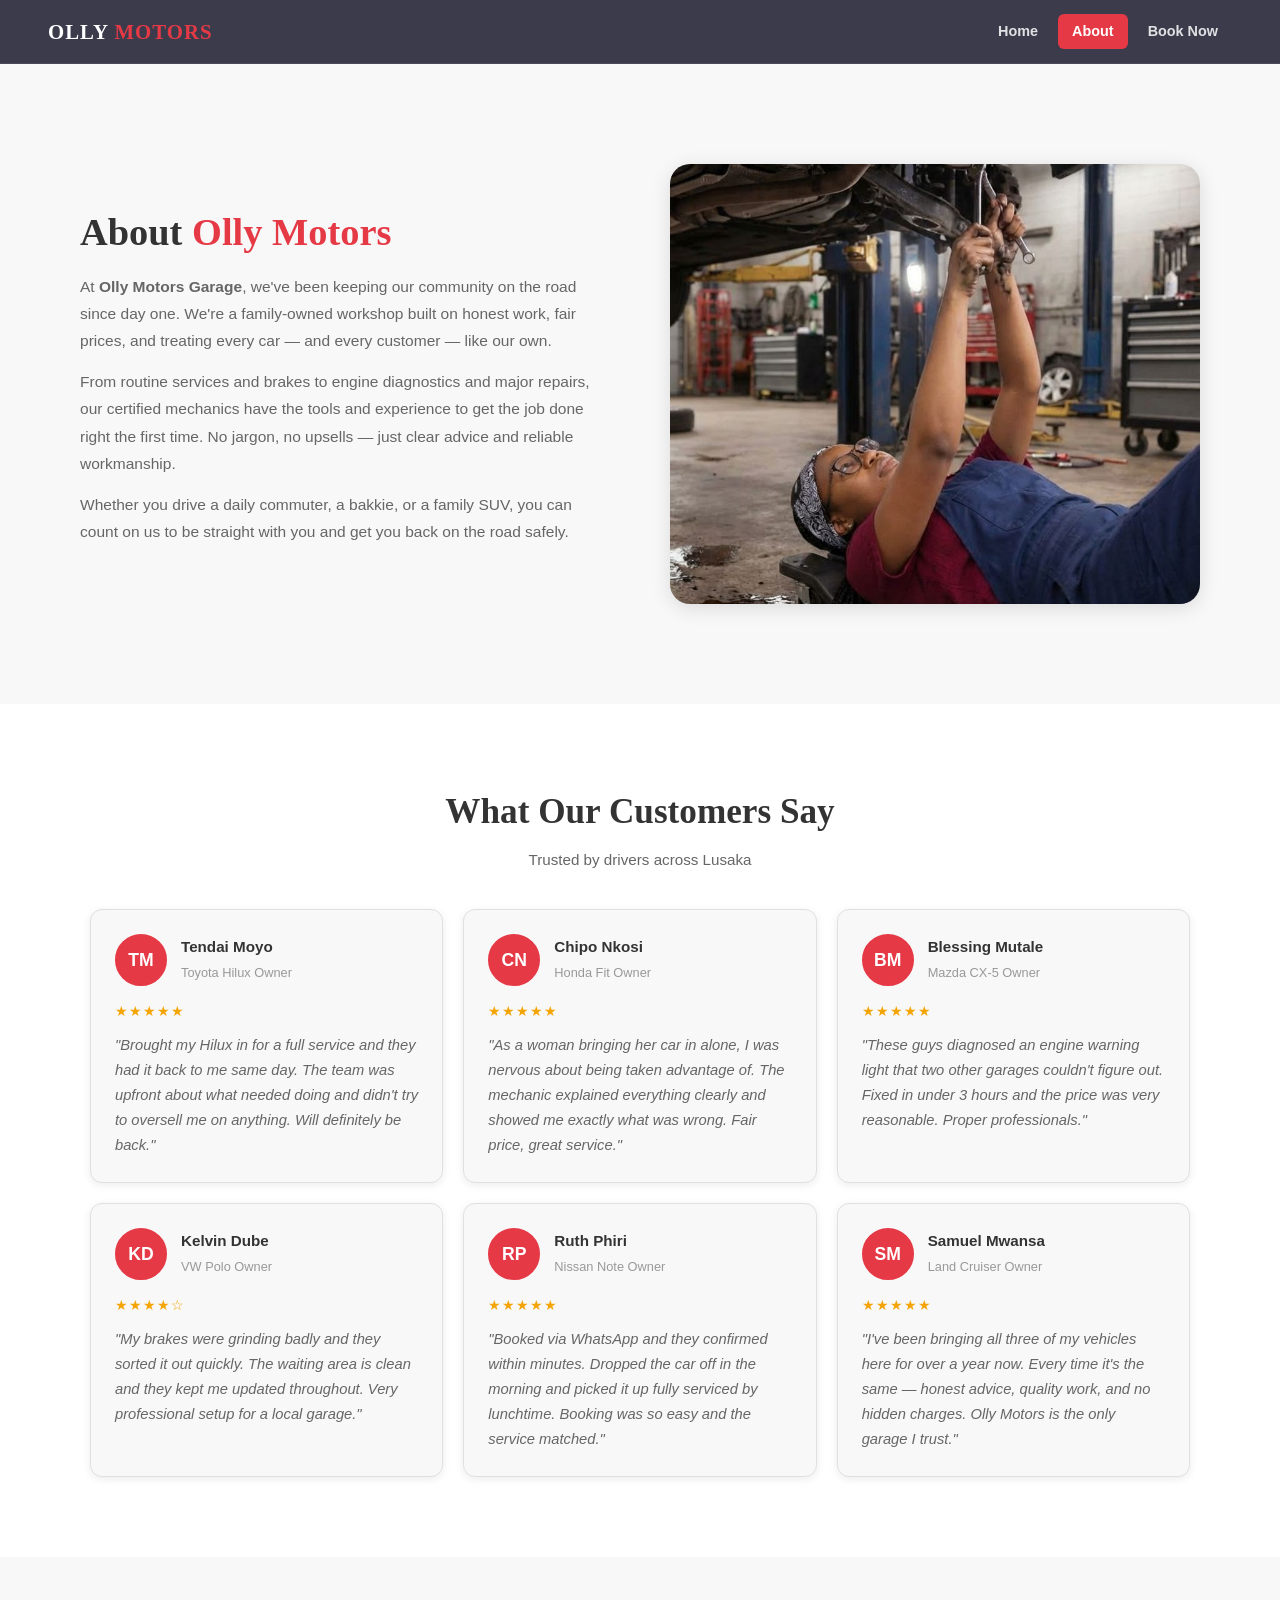
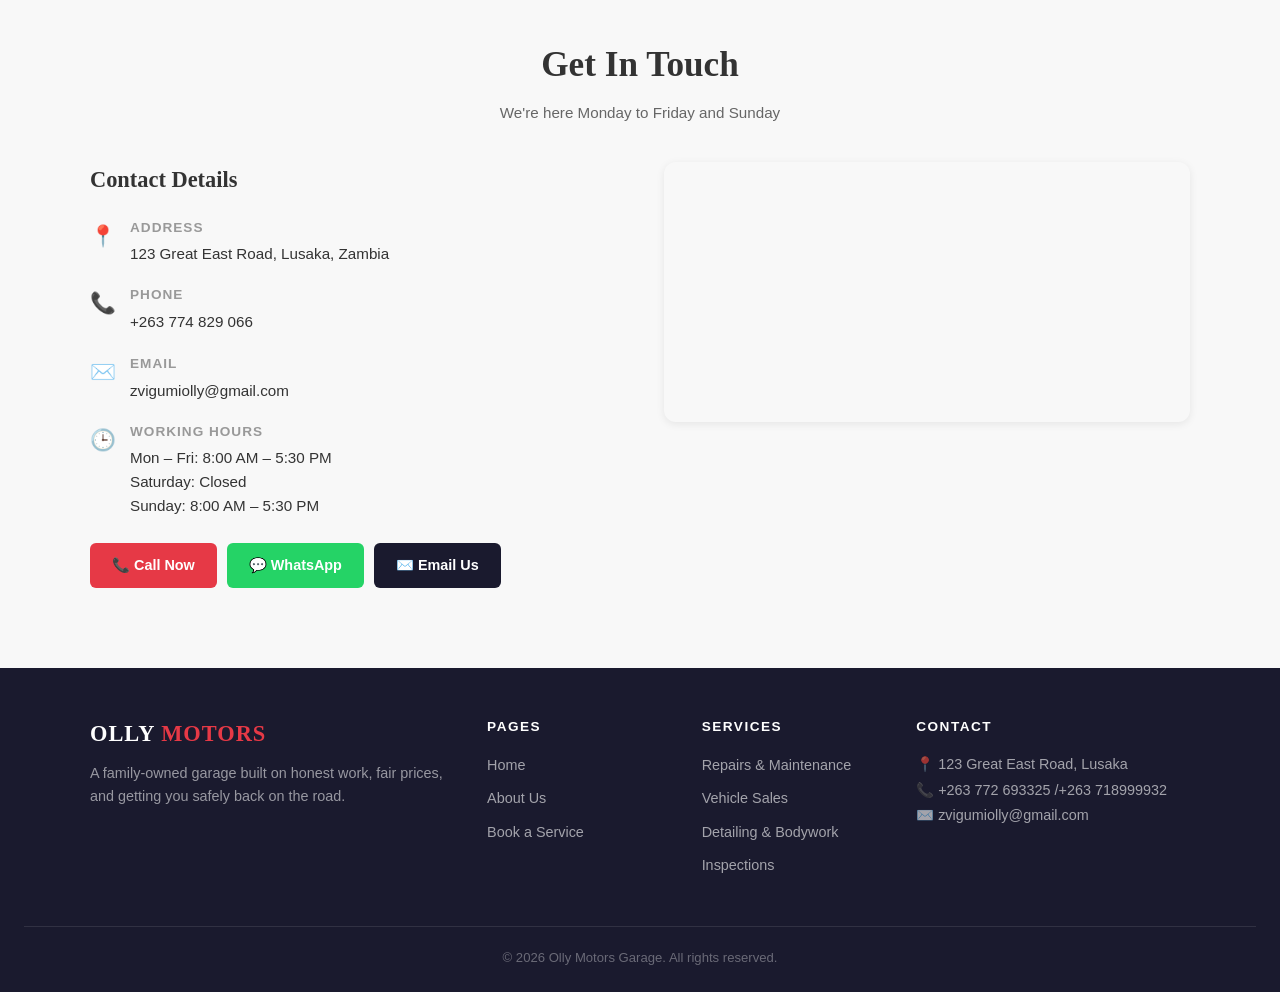
==== commit 176602d0: "I changed the about picture and the phone number in the contact and the year in the footer" ====
--- a/olly/about.html
+++ b/olly/about.html
@@ -216,13 +216,13 @@
                 <h4>Contact</h4>
                 <p>
                     📍 123 Great East Road, Lusaka<br>
-                    📞 <a href="tel:+263774829066">+263 774 829 066</a><br>
+                    📞 <a href="tel:+263774829066">+263 772 693325 /+263 718999932</a><br>
                     ✉️ <a href="mailto:zvigumiolly@gmail.com">zvigumiolly@gmail.com</a>
                 </p>
             </div>
         </div>
         <div class="footer-bottom">
-            &copy; 2025 Olly Motors Garage. All rights reserved.
+            &copy; 2026 Olly Motors Garage. All rights reserved.
         </div>
     </footer>
 
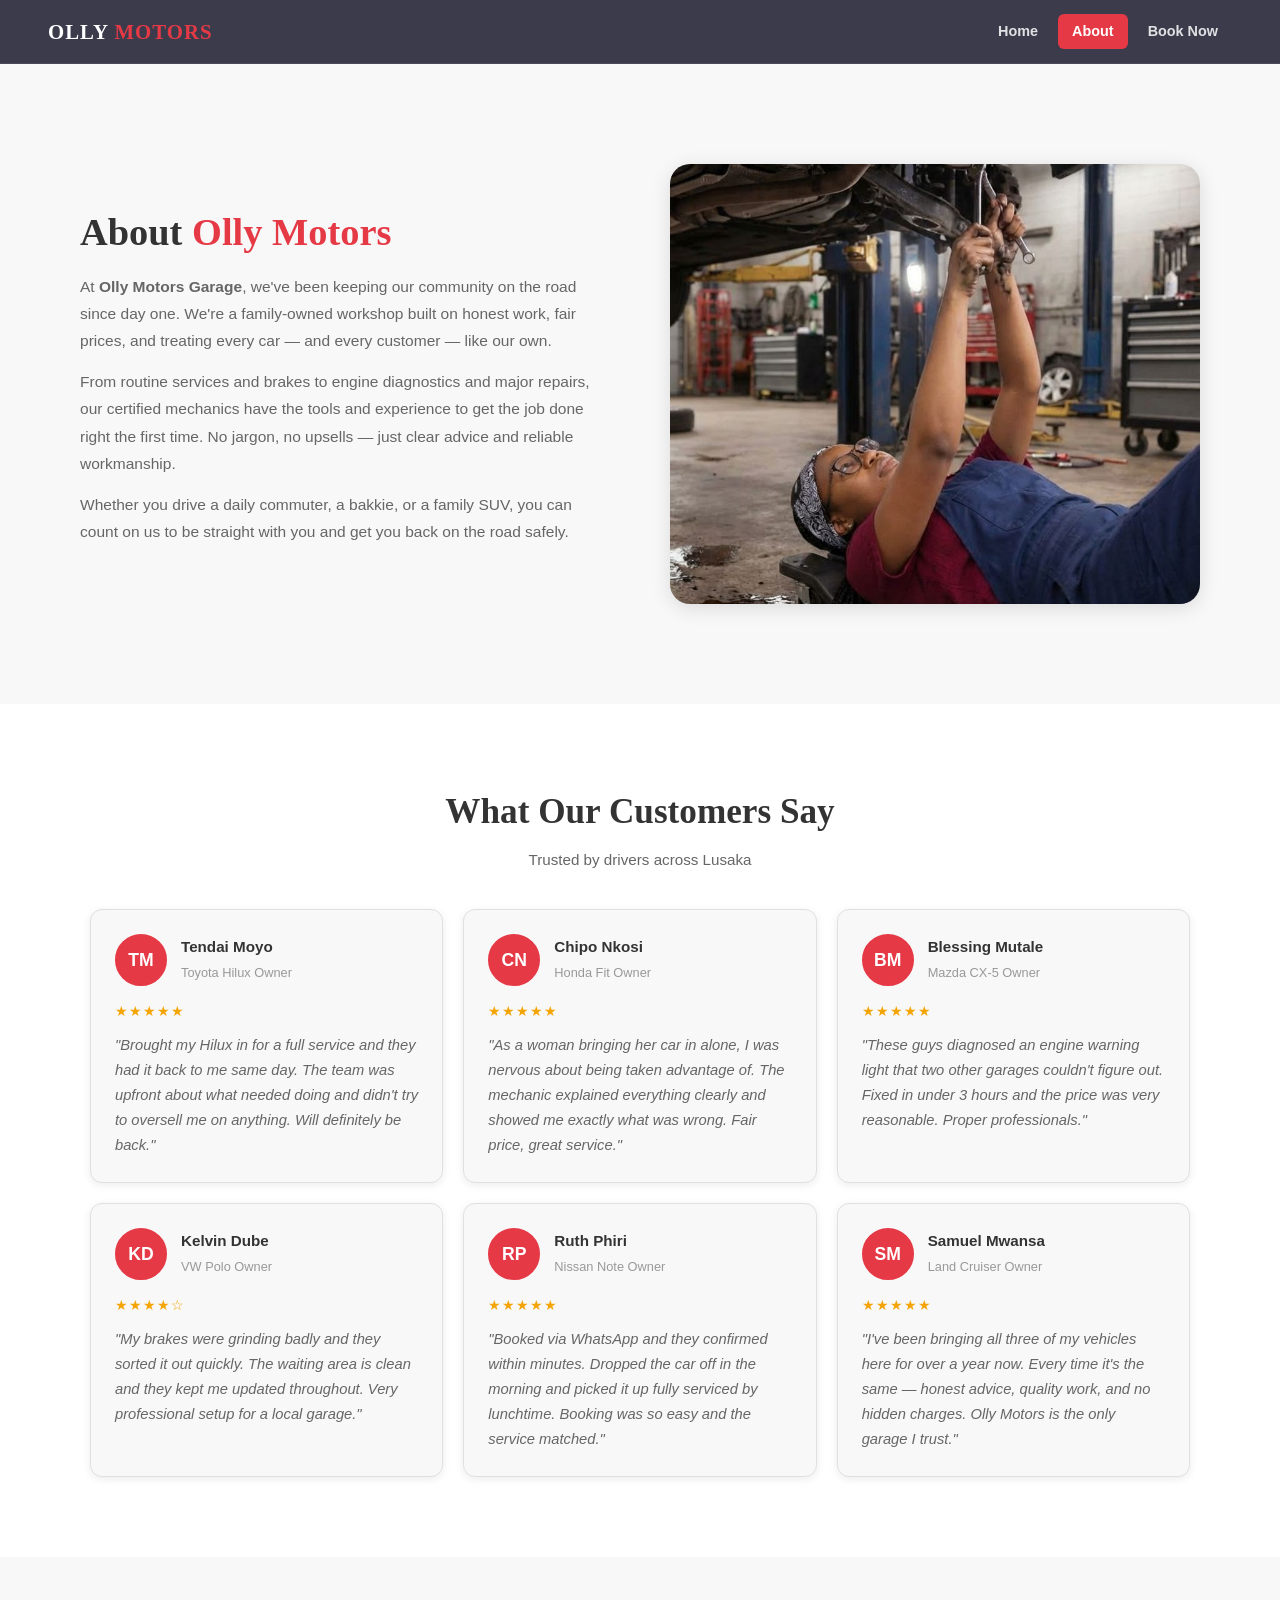
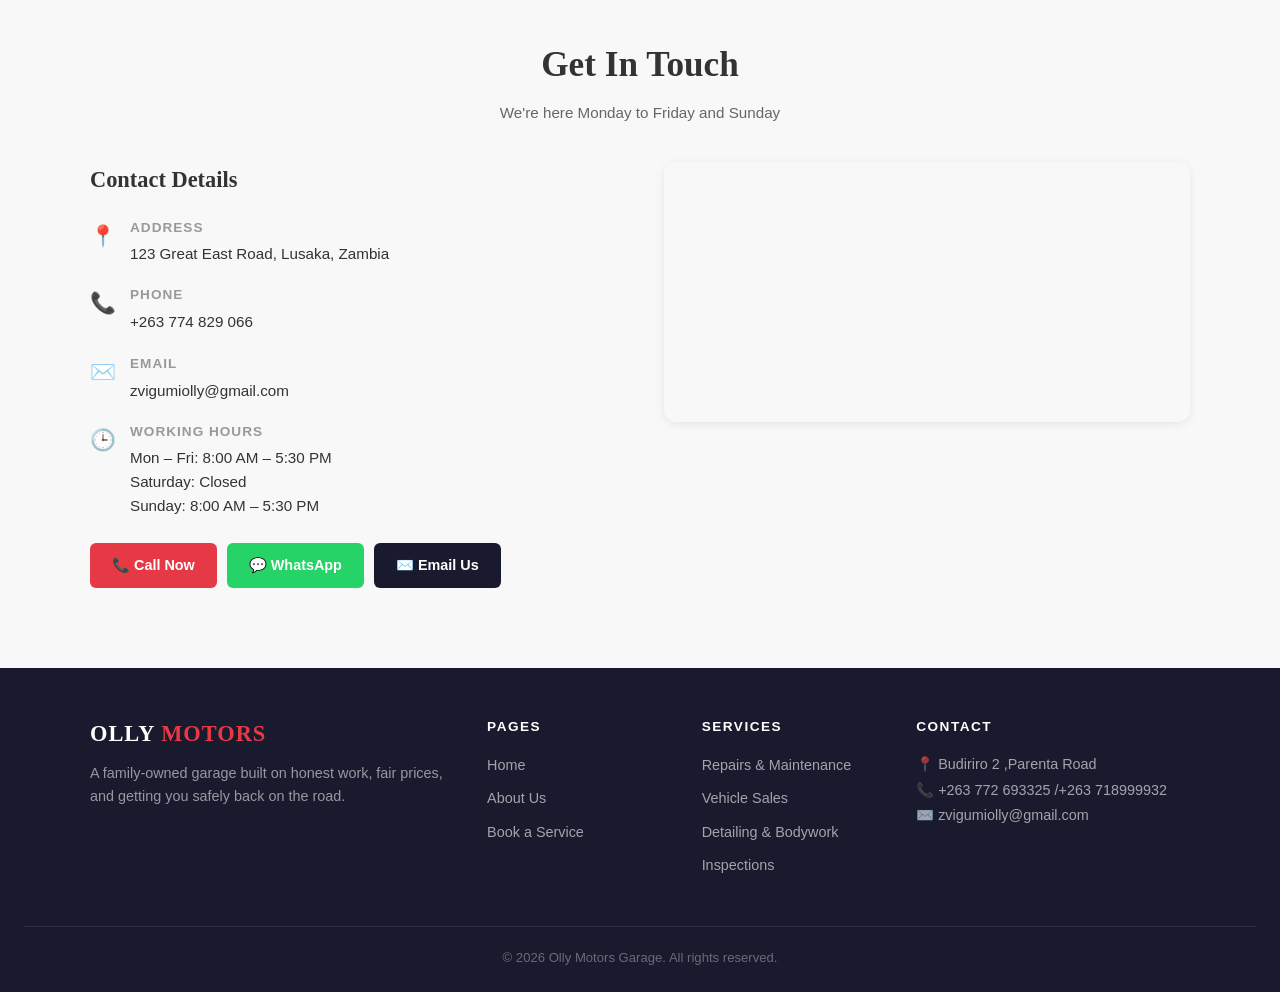
==== commit 85c42598: "I changed the location in the footer" ====
--- a/olly/about.html
+++ b/olly/about.html
@@ -215,7 +215,7 @@
             <div class="footer-col">
                 <h4>Contact</h4>
                 <p>
-                    📍 123 Great East Road, Lusaka<br>
+                    📍 Budiriro 2 ,Parenta Road<br>
                     📞 <a href="tel:+263774829066">+263 772 693325 /+263 718999932</a><br>
                     ✉️ <a href="mailto:zvigumiolly@gmail.com">zvigumiolly@gmail.com</a>
                 </p>
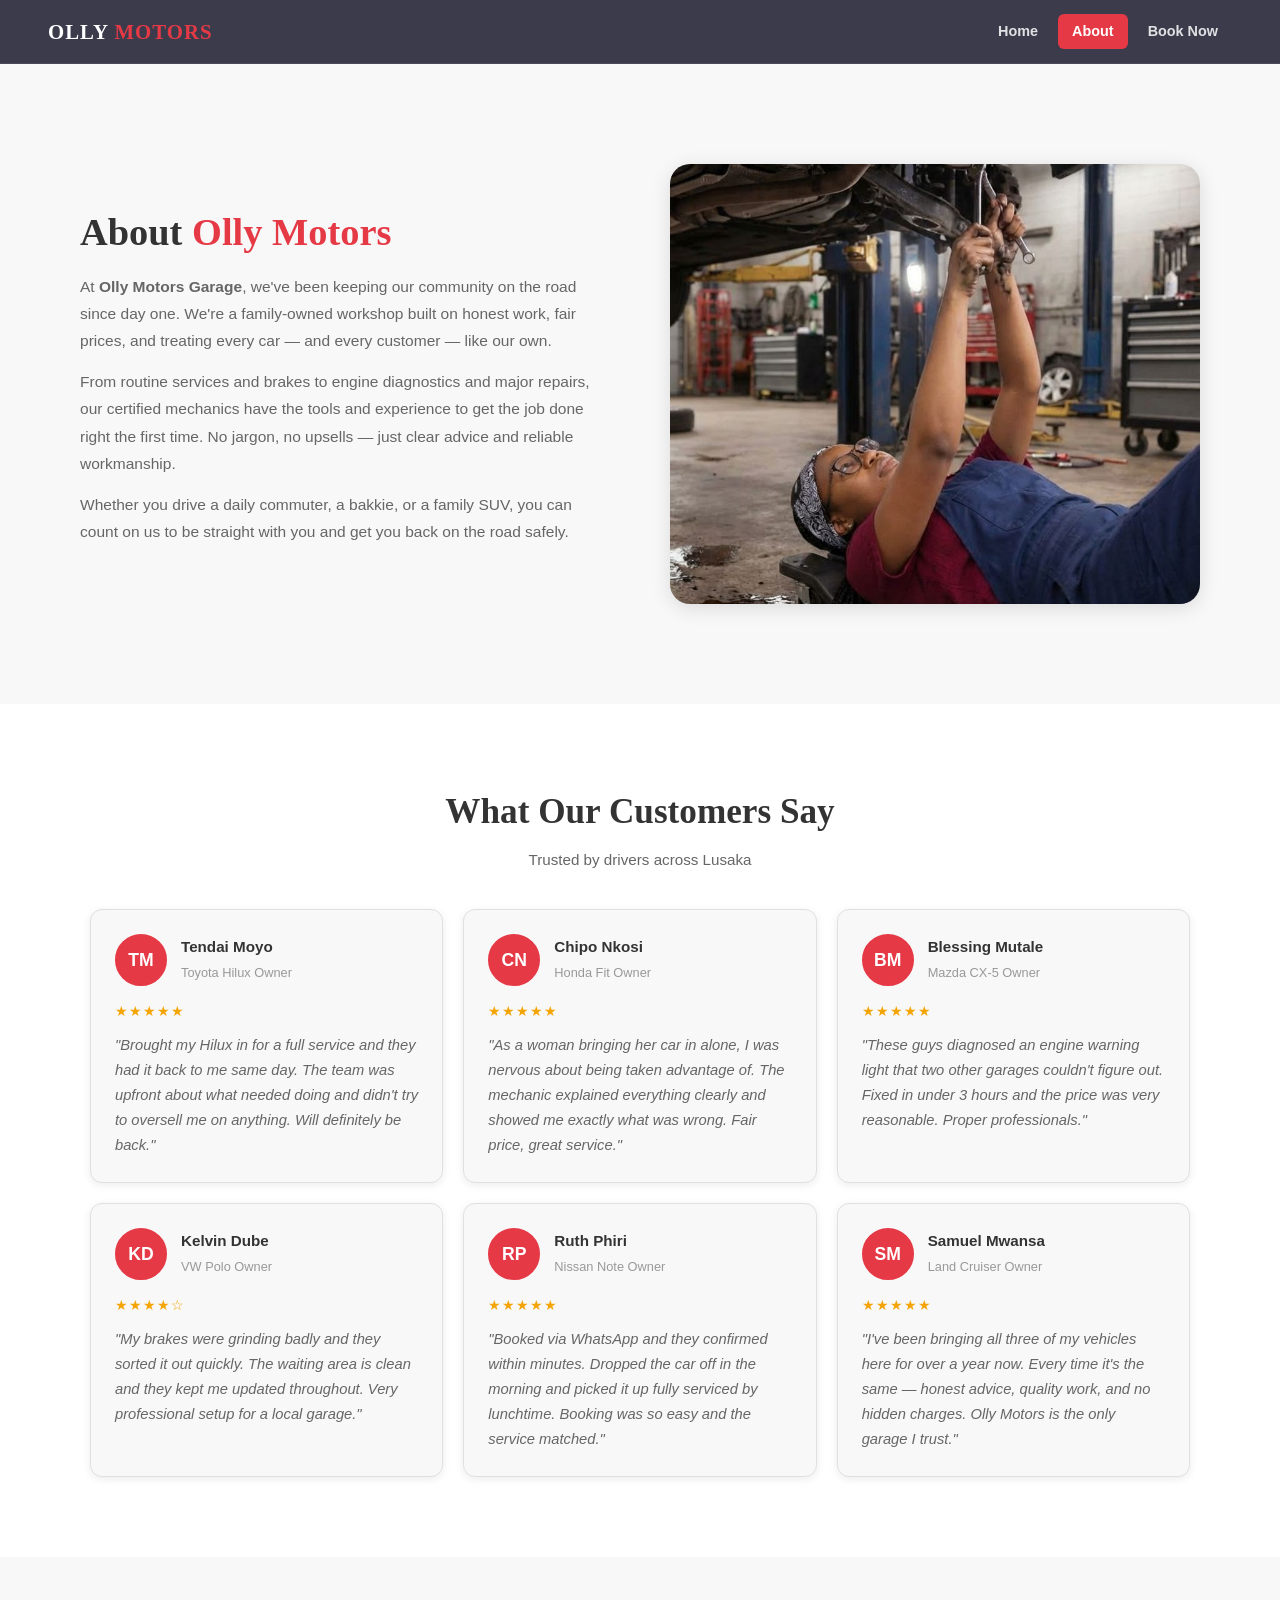
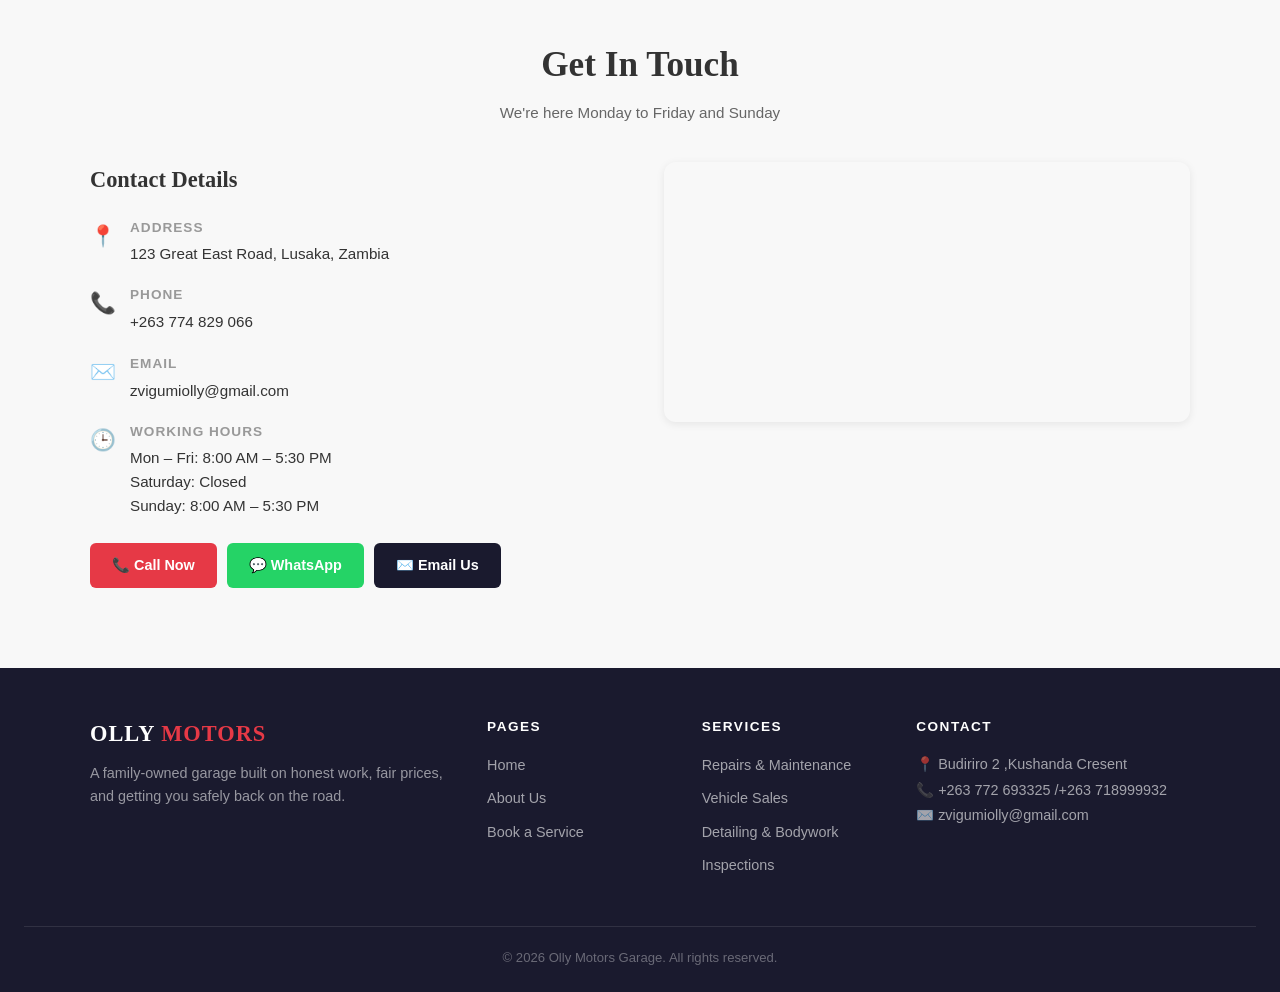
==== commit 2ebc6ed3: "changed the location" ====
--- a/olly/about.html
+++ b/olly/about.html
@@ -215,7 +215,7 @@
             <div class="footer-col">
                 <h4>Contact</h4>
                 <p>
-                    📍 Budiriro 2 ,Parenta Road<br>
+                    📍 Budiriro 2 ,Kushanda Cresent<br>
                     📞 <a href="tel:+263774829066">+263 772 693325 /+263 718999932</a><br>
                     ✉️ <a href="mailto:zvigumiolly@gmail.com">zvigumiolly@gmail.com</a>
                 </p>
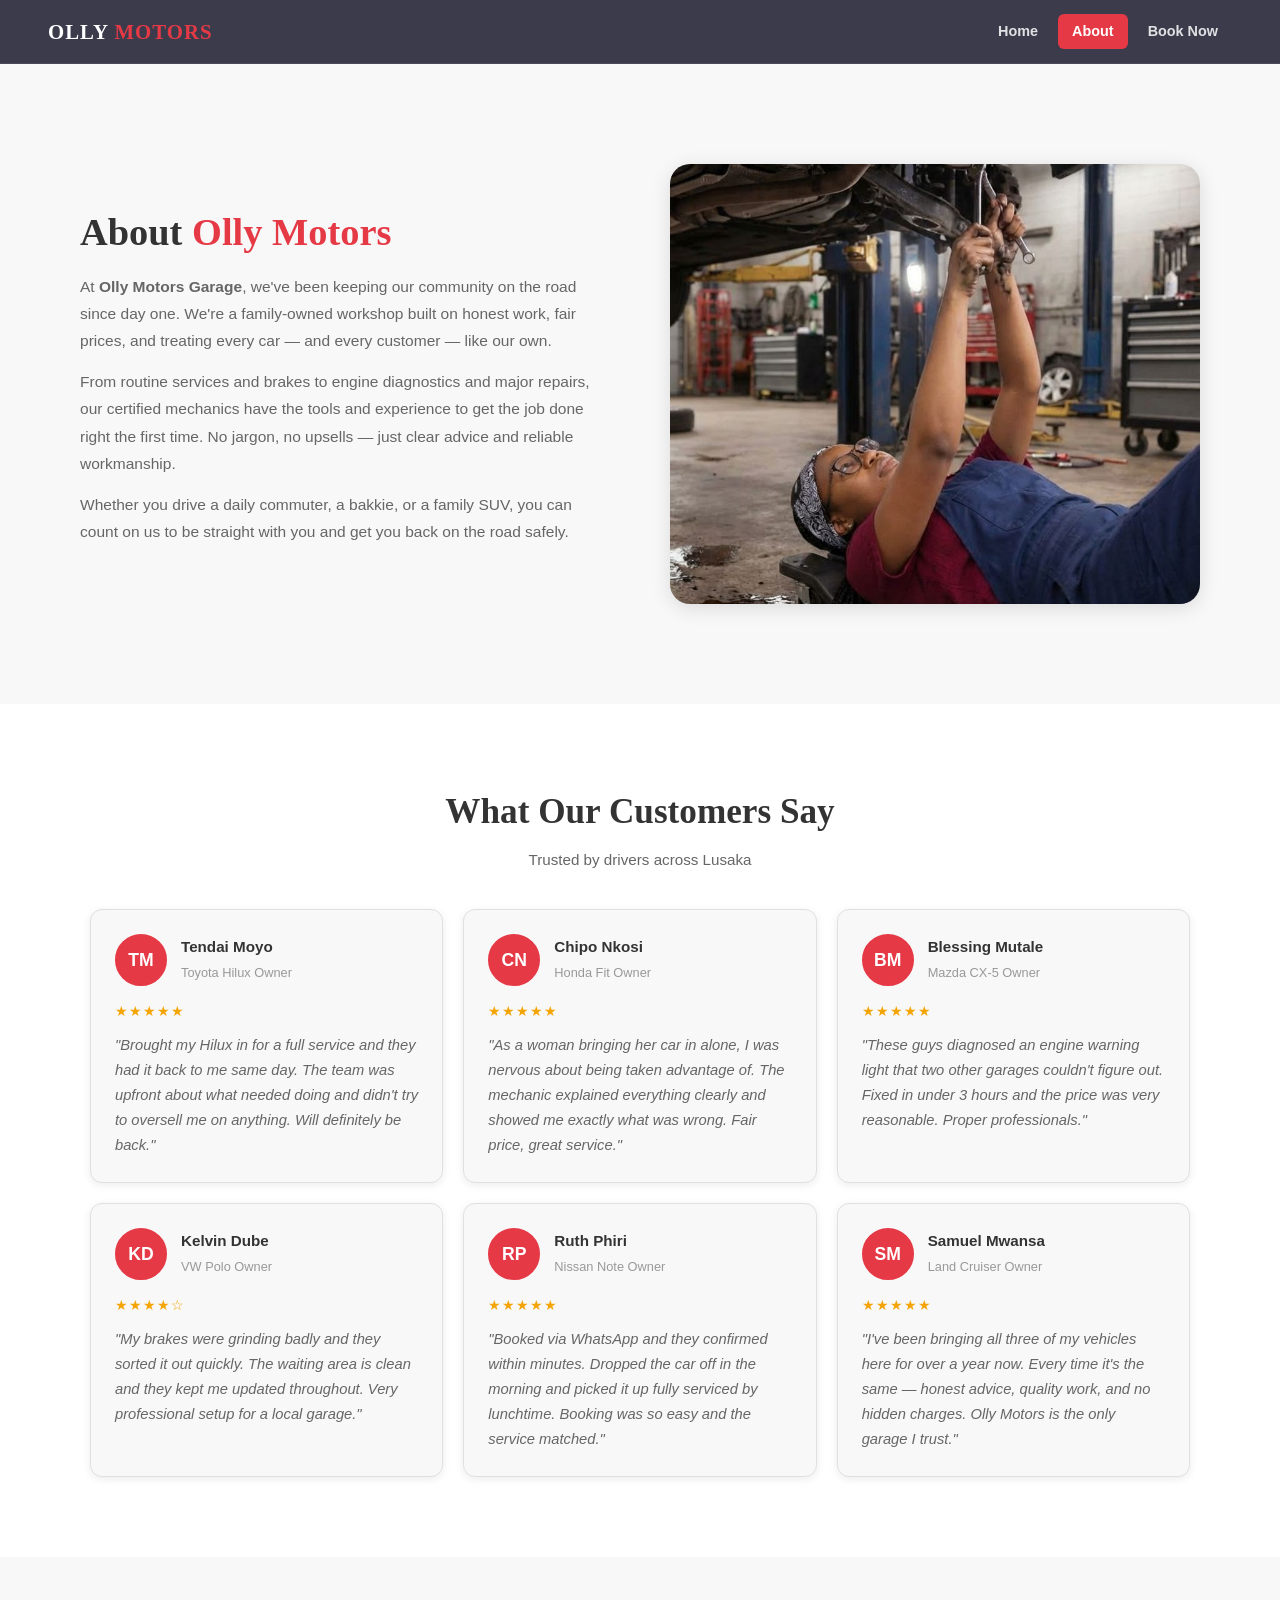
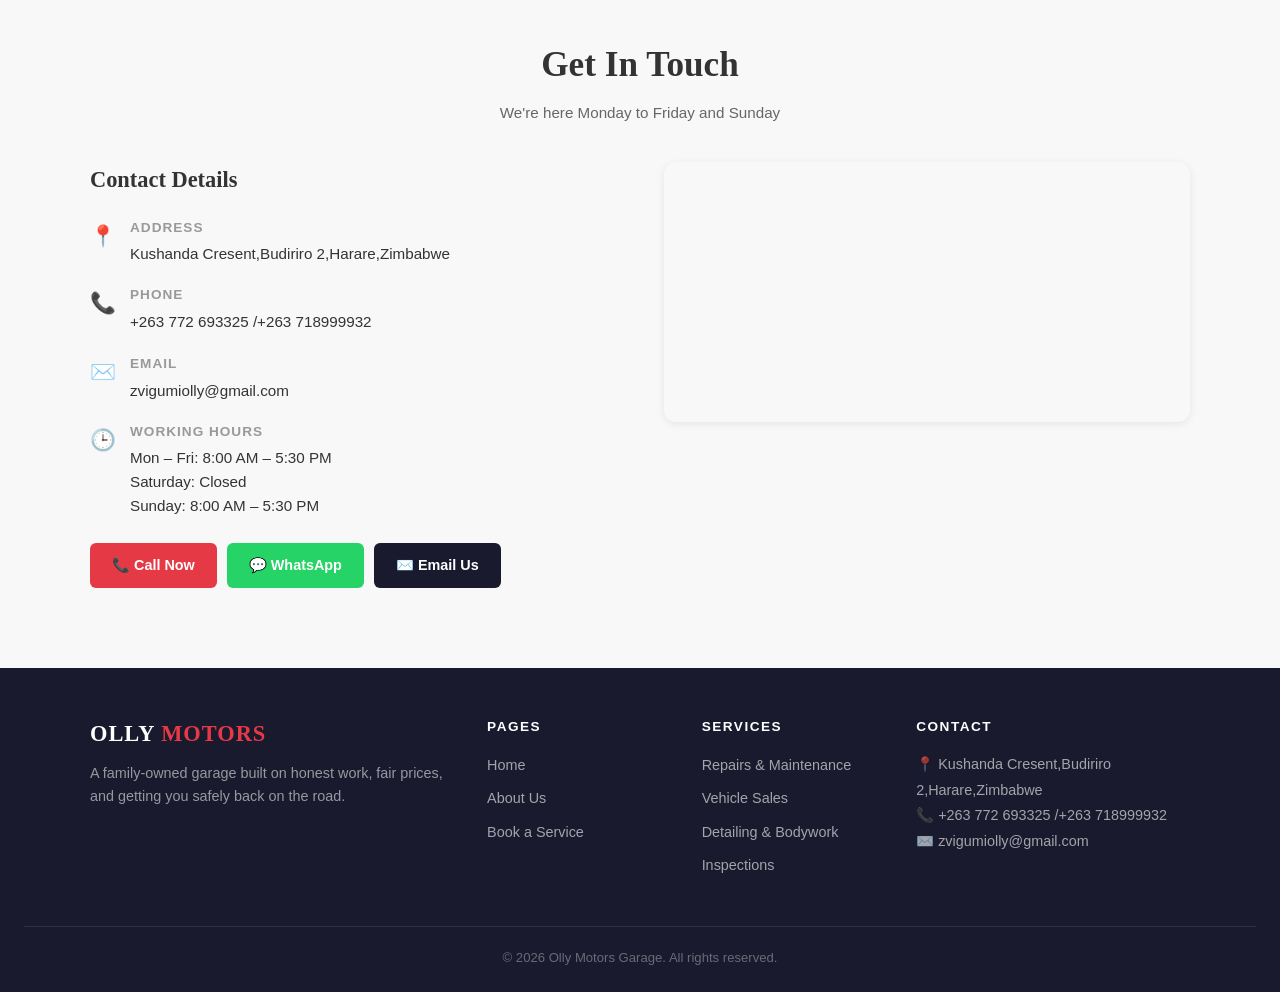
==== commit f2e8fecd: "chnged the lcatin in the contact and in all the pages" ====
--- a/olly/about.html
+++ b/olly/about.html
@@ -137,7 +137,7 @@
                         <span class="contact-icon">📍</span>
                         <div class="contact-item-text">
                             <h4>Address</h4>
-                            <p>123 Great East Road, Lusaka, Zambia</p>
+                            <p>Kushanda Cresent,Budiriro 2,Harare,Zimbabwe </p>
                         </div>
                     </div>
 
@@ -145,7 +145,7 @@
                         <span class="contact-icon">📞</span>
                         <div class="contact-item-text">
                             <h4>Phone</h4>
-                            <a href="tel:+263774829066">+263 774 829 066</a>
+                            <a href="tel:+263774829066"> +263 772 693325 /+263 718999932</a>
                         </div>
                     </div>
 
@@ -215,7 +215,7 @@
             <div class="footer-col">
                 <h4>Contact</h4>
                 <p>
-                    📍 Budiriro 2 ,Kushanda Cresent<br>
+                    📍 Kushanda Cresent,Budiriro 2,Harare,Zimbabwe<br>
                     📞 <a href="tel:+263774829066">+263 772 693325 /+263 718999932</a><br>
                     ✉️ <a href="mailto:zvigumiolly@gmail.com">zvigumiolly@gmail.com</a>
                 </p>
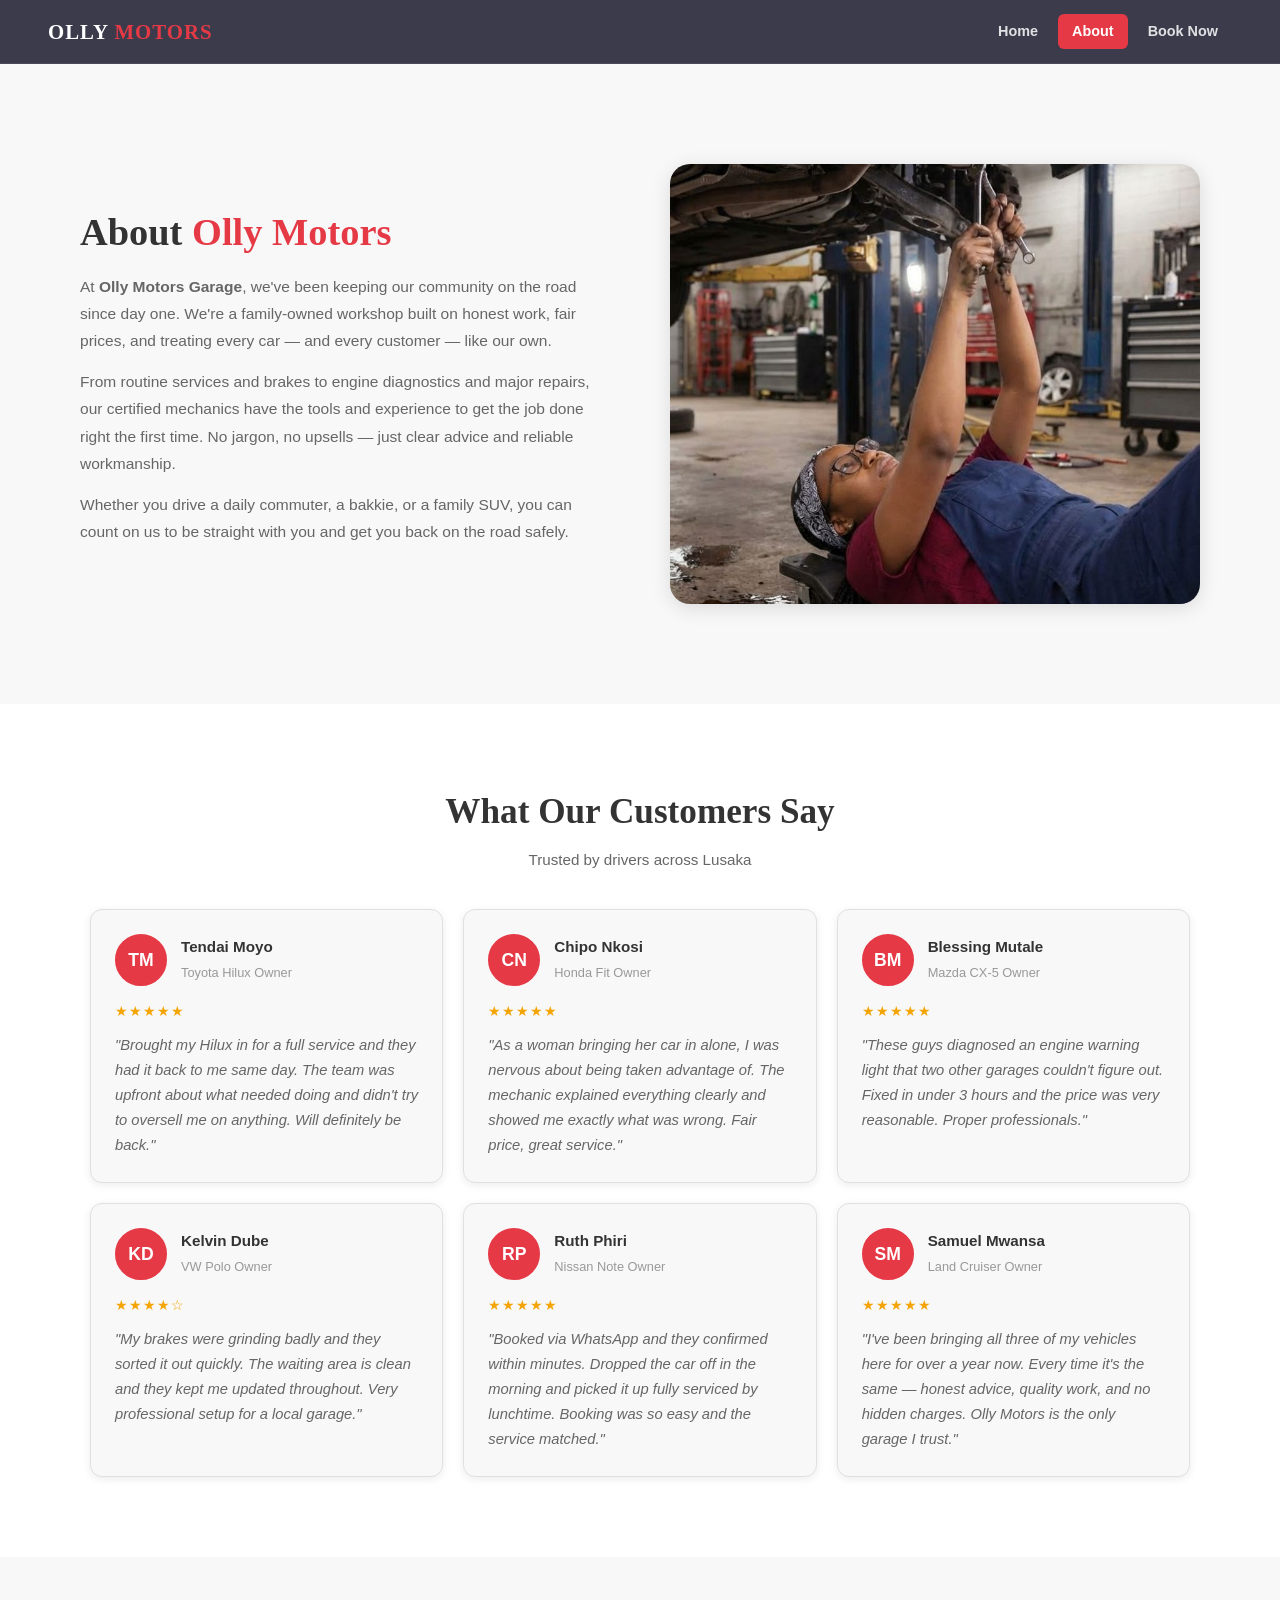
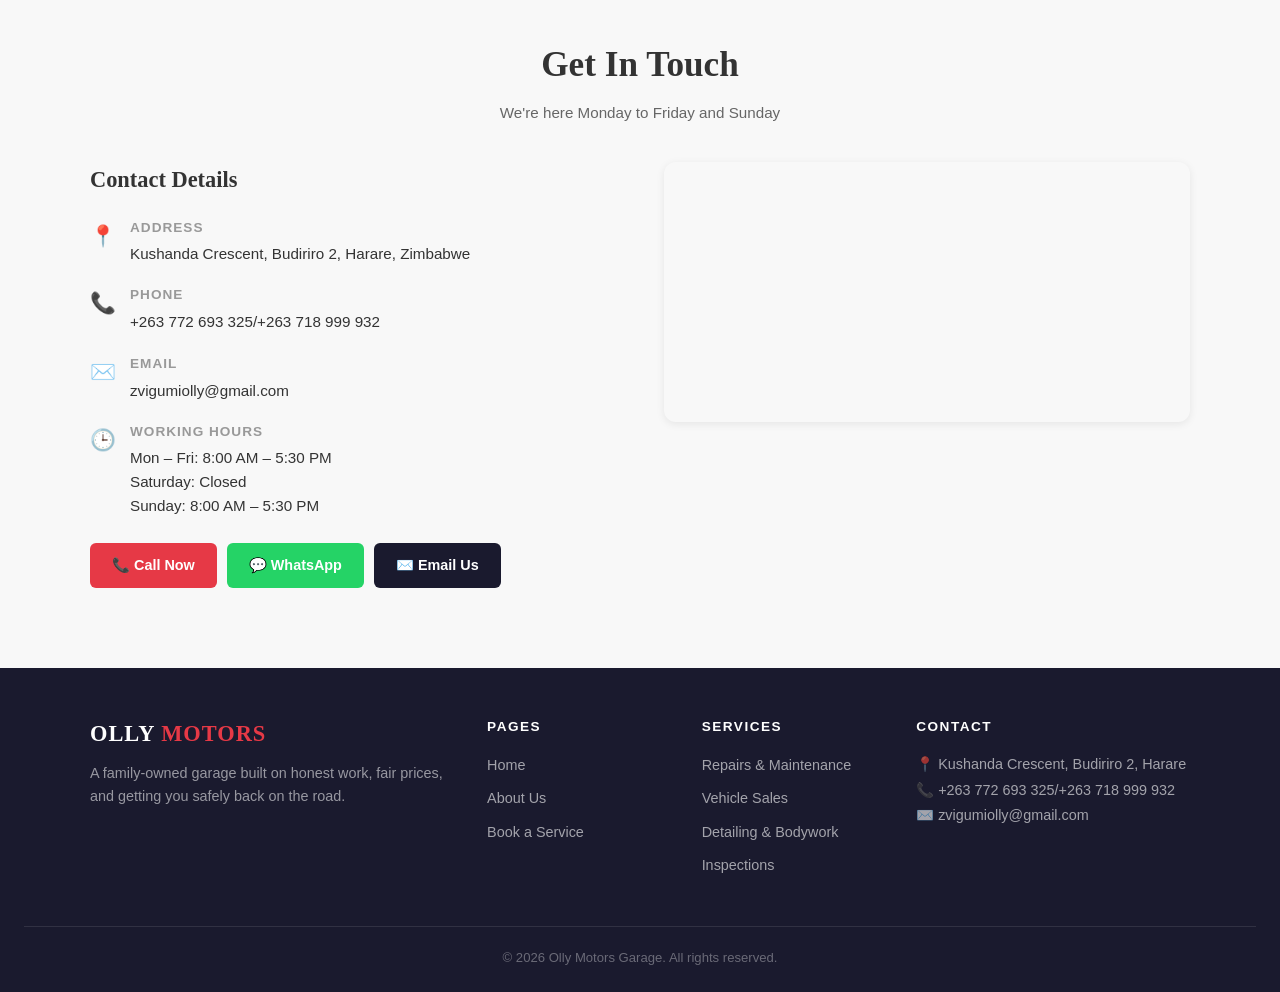
==== commit 62e4e651: "changed the map to fit the location of budiriro and phone numbers" ====
--- a/olly/about.html
+++ b/olly/about.html
@@ -137,7 +137,7 @@
                         <span class="contact-icon">📍</span>
                         <div class="contact-item-text">
                             <h4>Address</h4>
-                            <p>Kushanda Cresent,Budiriro 2,Harare,Zimbabwe </p>
+                            <p>Kushanda Crescent, Budiriro 2, Harare, Zimbabwe</p>
                         </div>
                     </div>
 
@@ -145,7 +145,7 @@
                         <span class="contact-icon">📞</span>
                         <div class="contact-item-text">
                             <h4>Phone</h4>
-                            <a href="tel:+263774829066"> +263 772 693325 /+263 718999932</a>
+                            <a href="tel:+263774829066">+263 772 693 325/+263 718 999 932 </a>
                         </div>
                     </div>
 
@@ -168,16 +168,20 @@
                     </div>
 
                     <div class="contact-buttons">
-                        <a href="tel:+263774829066" class="btn btn-call">📞 Call Now</a>
-                        <a href="https://wa.me/263774829066" target="_blank" rel="noopener" class="btn btn-wa">💬 WhatsApp</a>
+                        <a href="tel:+263 772 693 325/+263 718 999 932" class="btn btn-call">📞 Call Now</a>
+                        <a href="https://wa.me/+263 772 693 325" target="_blank" rel="noopener" class="btn btn-wa">💬 WhatsApp</a>
                         <a href="mailto:zvigumiolly@gmail.com" class="btn btn-email">✉️ Email Us</a>
                     </div>
                 </div>
 
                 <div class="contact-map">
+                    <!-- Map centred on Budiriro 2, Harare, Zimbabwe.
+                         To get a more precise pin: open Google Maps → search
+                         "Kushanda Crescent Budiriro 2 Harare" → Share → Embed a map
+                         → paste the new src URL here. -->
                     <iframe
-                        src="https://www.google.com/maps/embed?pb=!1m18!1m12!1m3!1d3846.123!2d28.287!3d-15.416!2m3!1f0!2f0!3f0!3m2!1i1024!2i768!4f13.1!3m3!1m2!1s0x0%3A0x0!2zMTXCsDI0JzU3LjYiUyAyOMKwMTcnMTMuMiJF!5e0!3m2!1sen!2szm!4v1234567890"
-                        title="Olly Motors location on Google Maps"
+                        src="https://www.google.com/maps/embed?pb=!1m18!1m12!1m3!1d3798.5!2d30.9820!3d-17.9080!2m3!1f0!2f0!3f0!3m2!1i1024!2i768!4f13.1!3m3!1m2!1s0x1931a4e7a3c3e7c5%3A0x5e5e0c7a2b1d9f3a!2sBudiriro%202%2C%20Harare%2C%20Zimbabwe!5e0!3m2!1sen!2szw!4v1700000000001"
+                        title="Olly Motors — Kushanda Crescent, Budiriro 2, Harare, Zimbabwe"
                         allowfullscreen=""
                         loading="lazy"
                         referrerpolicy="no-referrer-when-downgrade">
@@ -215,8 +219,8 @@
             <div class="footer-col">
                 <h4>Contact</h4>
                 <p>
-                    📍 Kushanda Cresent,Budiriro 2,Harare,Zimbabwe<br>
-                    📞 <a href="tel:+263774829066">+263 772 693325 /+263 718999932</a><br>
+                    📍 Kushanda Crescent, Budiriro 2, Harare<br>
+                    📞 <a href="tel:+263 772 693 325/+263 718 999 932">+263 772 693 325/+263 718 999 932</a><br>
                     ✉️ <a href="mailto:zvigumiolly@gmail.com">zvigumiolly@gmail.com</a>
                 </p>
             </div>
